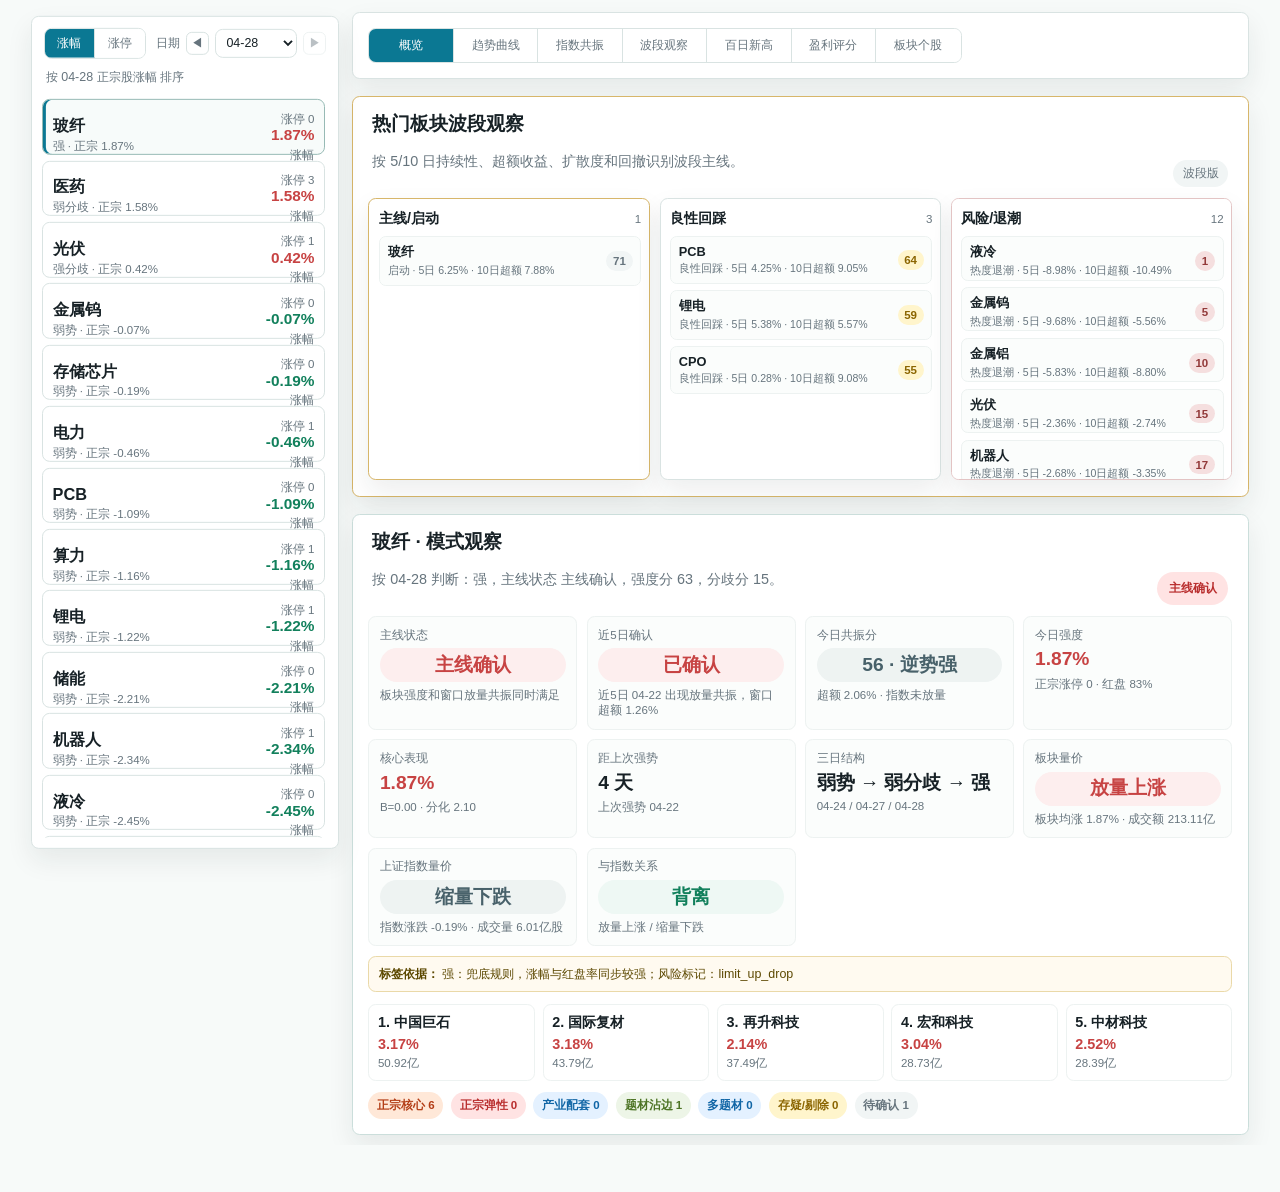
==== web/custom.html @ c1d89fb7 "Add intraday radar dashboard" ====
<!doctype html>
<html lang="zh-CN">
  <head>
    <meta charset="utf-8">
    <meta name="viewport" content="width=device-width, initial-scale=1">
    <title>自定义板块</title>
    <link rel="stylesheet" href="./custom.css?v=20260428-profit-score-v1">
    <link rel="stylesheet" href="./custom-resonance.css?v=20260427-mainline-resonance-v1">
    <link rel="stylesheet" href="./custom-swing.css?v=20260429-pullback-priority-v1">
    <link rel="stylesheet" href="./custom-swing-plus.css?v=20260427-swing-stable-v1">
    <link rel="stylesheet" href="./custom-hotfix.css?v=20260424-hotfix-v1">
  </head>
  <body>
    <main id="app" class="app-shell"></main>
    <script src="./custom.js?v=20260429-lidian-current-pool-v1"></script>
    <script src="./custom-resonance.js?v=20260427-mainline-resonance-v1"></script>
    <script src="./custom-swing.js?v=20260429-pullback-priority-v1"></script>
    <script src="./custom-swing-plus.js?v=20260427-swing-stable-v1"></script>
  </body>
</html>
---- web/custom.css ----
﻿:root {
  color-scheme: light;
  --ink: #172126;
  --muted: #66747d;
  --line: #d9e3e2;
  --paper: #f7faf9;
  --panel: #ffffff;
  --soft: #f1f5f5;
  --active: #172126;
  --red: #c74343;
  --green: #12805c;
  --shadow: 0 12px 28px rgba(23, 33, 38, 0.08);
}

* { box-sizing: border-box; }

html {
  zoom: 0.96;
}

body {
  margin: 0;
  background: var(--paper);
  color: var(--ink);
  font-family: "Microsoft YaHei", "PingFang SC", Arial, sans-serif;
  font-size: 15px;
  letter-spacing: 0;
}

.app-shell {
  min-height: auto;
  width: min(1280px, calc(100% - 28px));
  margin: 0 auto;
  padding: 12px 0 10px;
}

.workspace-layout {
  display: grid;
  grid-template-columns: minmax(300px, 360px) minmax(0, 1fr);
  gap: 16px;
  align-items: start;
}

.card {
  background: var(--panel);
  border: 1px solid var(--line);
  border-radius: 8px;
  box-shadow: var(--shadow);
}

.sidebar-card {
  position: sticky;
  top: 16px;
  max-height: calc(100vh - 32px);
  display: grid;
  grid-template-rows: auto minmax(0, 1fr);
  gap: 10px;
  padding: 10px;
  overflow: hidden;
}

.sidebar-head {
  position: relative;
  z-index: 1;
  display: grid;
  gap: 8px;
  min-width: 0;
  background: var(--panel);
}

.sort-inline {
  display: flex;
  align-items: center;
  justify-content: space-between;
  gap: 8px;
  padding: 2px;
}

.sort-status {
  color: var(--muted);
  font-size: 13px;
  min-height: 20px;
  padding: 0 4px;
  line-height: 1.45;
  overflow: hidden;
  text-overflow: ellipsis;
  white-space: nowrap;
}

.sort-mode-group {
  display: inline-flex;
  border: 1px solid var(--line);
  border-radius: 8px;
  overflow: hidden;
}

.sort-mode-btn {
  min-width: 52px;
  height: 30px;
  border: 0;
  border-right: 1px solid var(--line);
  background: #ffffff;
  color: var(--muted);
  font: inherit;
  font-size: 13px;
  padding: 0 10px;
  cursor: pointer;
}

.sort-mode-btn:last-child {
  border-right: 0;
}

.sort-mode-btn.active {
  background: #0b7893;
  color: #ffffff;
}

.sort-date-label {
  display: inline-flex;
  align-items: center;
  gap: 6px;
}

.sort-date-label span {
  color: var(--muted);
  font-size: 12px;
}

.sort-date-label select {
  min-width: 86px;
  height: 30px;
  border: 1px solid var(--line);
  border-radius: 8px;
  background: #ffffff;
  color: var(--ink);
  font: inherit;
  font-size: 13px;
  padding: 0 8px;
}

.date-nav-btn {
  width: 24px;
  height: 24px;
  border: 1px solid var(--line);
  border-radius: 6px;
  background: #ffffff;
  color: var(--muted);
  font-size: 12px;
  line-height: 1;
  cursor: pointer;
  padding: 0;
}

.date-nav-btn:disabled {
  opacity: 0.45;
  cursor: not-allowed;
}

h1, h2 { margin: 0; line-height: 1.2; }
h1 { font-size: 26px; }
h2 { font-size: 20px; }
p { line-height: 1.55; }
.muted { color: var(--muted); }

.count-pill,
.badge {
  border-radius: 999px;
  background: var(--soft);
  color: var(--muted);
  padding: 6px 10px;
  font-size: 12px;
}

.setup-pools {
  display: grid;
  grid-template-columns: repeat(3, minmax(0, 1fr));
  gap: 10px;
}

.pool-card {
  min-height: 142px;
  max-height: 360px;
  overflow-y: auto;
  border: 1px solid var(--line);
  border-radius: 8px;
  background: #ffffff;
  padding: 10px;
  display: grid;
  align-content: start;
  gap: 7px;
  box-shadow: var(--shadow);
}

.pool-card::-webkit-scrollbar {
  width: 6px;
}

.pool-card::-webkit-scrollbar-thumb {
  background: #c9d8d5;
  border-radius: 999px;
}

.pool-card.primary { border-color: #d7b66a; }
.pool-card.risk { border-color: #e3c4c4; }

.pool-title {
  display: flex;
  justify-content: space-between;
  align-items: baseline;
  gap: 8px;
  margin-bottom: 2px;
}

.pool-title span {
  color: var(--muted);
  font-size: 12px;
}

.pool-title strong {
  font-size: 15px;
}

.pool-item {
  min-height: 46px;
  display: grid;
  grid-template-columns: minmax(0, 1fr) auto;
  gap: 8px;
  align-items: center;
  border: 1px solid #edf2f1;
  border-radius: 7px;
  background: #fbfdfc;
  color: var(--ink);
  text-align: left;
  padding: 7px 8px;
  cursor: pointer;
}

.pool-item:hover {
  border-color: #97bab5;
}

.pool-item strong,
.pool-item small {
  display: block;
  overflow: hidden;
  text-overflow: ellipsis;
  white-space: nowrap;
}

.pool-item small {
  margin-top: 3px;
  color: var(--muted);
  font-size: 11px;
}

.pool-score {
  border-radius: 999px;
  padding: 4px 7px;
  background: var(--soft);
  color: var(--muted);
  font-size: 12px;
  font-weight: 700;
}

.pool-empty {
  min-height: 46px;
  display: grid;
  place-items: center;
  border: 1px dashed #d8e2e0;
  border-radius: 7px;
  color: var(--muted);
  font-size: 13px;
}

.setup-badge {
  white-space: nowrap;
  border-radius: 999px;
  padding: 8px 12px;
  font-size: 13px;
  font-weight: 800;
}

.setup-badge.hot,
.pool-score.hot {
  background: #ffe8d8;
  color: #b33d16;
}

.setup-badge.turn,
.pool-score.turn {
  background: #e4f1ff;
  color: #1166a6;
}

.setup-badge.test,
.pool-score.test {
  background: #fff5cc;
  color: #8b6500;
}

.setup-badge.strong,
.pool-score.strong {
  background: #ffe3e3;
  color: #b92e2e;
}

.setup-badge.risk,
.pool-score.risk {
  background: #f5dfdf;
  color: #923939;
}

.setup-badge.weak,
.pool-score.weak {
  background: #dff1ea;
  color: #0d704f;
}

.setup-badge.watch,
.pool-score.watch {
  background: var(--soft);
  color: var(--muted);
}

.board-list {
  position: relative;
  z-index: 0;
  display: grid;
  align-content: start;
  gap: 6px;
  overflow-y: auto;
  min-height: 0;
  padding: 2px 3px 0 0;
}

.board-button {
  width: 100%;
  min-height: 58px;
  display: grid;
  grid-template-columns: minmax(0, 1fr) 66px;
  gap: 8px;
  align-items: center;
  border: 1px solid var(--line);
  border-radius: 8px;
  background: #ffffff;
  color: var(--ink);
  padding: 8px 10px;
  text-align: left;
  cursor: pointer;
}

.board-button:hover,
.board-button.active {
  border-color: #97bab5;
  background: #f7fbfa;
}

.board-button.active { box-shadow: inset 3px 0 0 #0b7893; }
.board-button strong { display: block; overflow: hidden; text-overflow: ellipsis; white-space: nowrap; }
.board-button strong { font-size: 17px; line-height: 1.16; }
.board-button small { display: block; margin-top: 4px; color: var(--muted); font-size: 12px; }
.board-score { text-align: right; }
.board-score strong { font-size: 16px; }
.board-score small { font-size: 12px; line-height: 1.25; }

.detail-pane {
  display: grid;
  gap: 16px;
}

.detail-tabs-card {
  padding: 10px 12px;
}

.detail-tabs {
  display: inline-flex;
  border: 1px solid var(--line);
  border-radius: 8px;
  overflow: hidden;
  background: #ffffff;
}

.detail-tab-btn {
  min-width: 88px;
  height: 34px;
  border: 0;
  border-right: 1px solid var(--line);
  background: #ffffff;
  color: var(--muted);
  font: inherit;
  font-size: 13px;
  padding: 0 14px;
  cursor: pointer;
}

.detail-tab-btn:last-child {
  border-right: 0;
}

.detail-tab-btn.active {
  background: #0b7893;
  color: #ffffff;
}

.stack { display: grid; gap: 18px; }
.section-card { padding: 16px; }
.detail-head {
  padding: 22px;
  display: flex;
  justify-content: space-between;
  gap: 18px;
  align-items: flex-start;
}

.badges {
  display: flex;
  flex-wrap: wrap;
  gap: 8px;
  justify-content: flex-end;
}

.section-head {
  display: flex;
  justify-content: space-between;
  gap: 12px;
  align-items: end;
  padding: 0 4px 12px;
}

.setup-card {
  border-color: #cbdedb;
}

.setup-grid {
  display: grid;
  grid-template-columns: repeat(4, minmax(0, 1fr));
  gap: 10px;
}

.setup-metric {
  min-height: 92px;
  border: 1px solid #edf2f1;
  border-radius: 8px;
  background: #fbfdfc;
  padding: 11px;
  display: grid;
  align-content: start;
  gap: 6px;
}

.setup-metric span,
.setup-metric small {
  color: var(--muted);
  font-size: 12px;
}

.setup-metric strong {
  font-size: 20px;
  line-height: 1.18;
  overflow-wrap: anywhere;
}

.profit-card {
  display: grid;
  gap: 14px;
}

.profit-hero {
  display: grid;
  grid-template-columns: minmax(260px, 0.9fr) minmax(0, 1.1fr);
  gap: 12px;
  align-items: stretch;
}

.profit-hero-main,
.profit-metrics-grid > div,
.profit-score-strip > div {
  border: 1px solid #edf2f1;
  border-radius: 8px;
  background: #fbfdfc;
}

.profit-hero-main {
  display: grid;
  gap: 12px;
  padding: 14px;
}

.profit-stock-title {
  display: flex;
  align-items: baseline;
  justify-content: space-between;
  gap: 10px;
}

.profit-stock-title strong {
  font-size: 22px;
  line-height: 1.2;
}

.profit-score-block {
  display: grid;
  grid-template-columns: 1fr auto;
  gap: 4px 12px;
  align-items: end;
}

.profit-score-block span,
.profit-score-block em,
.profit-hero-main p,
.profit-metrics-grid span,
.profit-score-strip span {
  color: var(--muted);
}

.profit-score-block strong {
  grid-row: span 2;
  font-size: 46px;
  line-height: 0.95;
}

.profit-score-block em {
  font-style: normal;
}

.profit-hero-main p {
  margin: 0;
  font-size: 13px;
}

.profit-metrics-grid {
  display: grid;
  grid-template-columns: repeat(4, minmax(0, 1fr));
  gap: 8px;
}

.profit-metrics-grid > div,
.profit-score-strip > div {
  display: grid;
  gap: 5px;
  min-height: 70px;
  padding: 10px;
}

.profit-metrics-grid span,
.profit-score-strip span {
  font-size: 12px;
}

.profit-metrics-grid strong,
.profit-score-strip strong {
  font-size: 18px;
  line-height: 1.18;
  overflow-wrap: anywhere;
}

.profit-score-strip {
  display: grid;
  grid-template-columns: repeat(4, minmax(0, 1fr));
  gap: 8px;
}

.state-chip {
  display: inline-flex;
  align-items: center;
  justify-content: center;
  min-height: 34px;
  padding: 6px 10px;
  border-radius: 999px;
  background: #eef3f2;
  color: var(--ink);
  font-size: 15px;
}

.state-chip.rise.expand,
.state-chip.resonance,
.state-chip.strong {
  background: #fdeeee;
  color: var(--red);
}

.state-chip.rise.contract,
.state-chip.test {
  background: #fff2e8;
  color: #b65b17;
}

.state-chip.fall.expand,
.state-chip.divergence,
.state-chip.weak {
  background: #eef8f4;
  color: var(--green);
}

.state-chip.fall.contract,
.state-chip.mixed,
.state-chip.turn,
.state-chip.watch {
  background: #eef3f2;
  color: #48616a;
}

.core-strip {
  display: grid;
  grid-template-columns: repeat(5, minmax(0, 1fr));
  gap: 8px;
  margin-top: 12px;
}

.core-chip {
  border: 1px solid #edf2f1;
  border-radius: 8px;
  background: #ffffff;
  padding: 9px;
  display: grid;
  gap: 4px;
}

.core-chip span,
.core-chip small {
  overflow: hidden;
  text-overflow: ellipsis;
  white-space: nowrap;
}

.core-chip span {
  font-weight: 700;
}

.core-chip small {
  color: var(--muted);
  font-size: 12px;
}

.membership-strip {
  display: flex;
  flex-wrap: wrap;
  gap: 8px;
  margin-top: 12px;
}

.membership-count,
.membership-badge {
  border-radius: 999px;
  padding: 6px 9px;
  font-size: 12px;
  font-weight: 800;
  white-space: nowrap;
}

.membership-count.core,
.membership-badge.core,
.membership-count.pure_core,
.membership-badge.pure_core {
  background: #ffe8d8;
  color: #b33d16;
}

.membership-count.active,
.membership-badge.active,
.membership-count.pure_elastic,
.membership-badge.pure_elastic {
  background: #ffe3e3;
  color: #b92e2e;
}

.membership-count.overlap,
.membership-badge.overlap,
.membership-count.supply_chain,
.membership-badge.supply_chain {
  background: #e4f1ff;
  color: #1166a6;
}

.membership-count.theme_edge,
.membership-badge.theme_edge {
  background: #edf5e7;
  color: #4d7425;
}

.membership-count.suspect,
.membership-badge.suspect {
  background: #fff5cc;
  color: #8b6500;
}

.membership-count.pending,
.membership-badge.pending,
.membership-badge.manual {
  background: var(--soft);
  color: var(--muted);
}

.membership-alert {
  margin-top: 10px;
  border: 1px solid #ead9a8;
  border-radius: 8px;
  background: #fffaf0;
  color: #5c4800;
  padding: 9px 10px;
  font-size: 13px;
}

.membership-reason {
  min-width: 180px;
  color: var(--muted);
  font-size: 13px;
  line-height: 1.45;
}

.chart-grid {
  display: grid;
  gap: 12px;
}

.chart-panel {
  border: 1px solid #dce7e5;
  border-radius: 8px;
  background: linear-gradient(180deg, #ffffff 0%, #fbfdfc 100%);
  overflow: hidden;
}

.chart-panel-head {
  min-height: 46px;
  display: flex;
  justify-content: space-between;
  gap: 12px;
  align-items: center;
  border-bottom: 1px solid #edf2f1;
  padding: 10px 12px;
}

.chart-panel-head strong {
  color: var(--ink);
  font-size: 15px;
}

.chart-panel-head span {
  color: var(--muted);
  font-size: 12px;
  white-space: nowrap;
}

.chart-box {
  min-height: 300px;
  display: grid;
  place-items: center;
  background:
    linear-gradient(#f3f7f6 1px, transparent 1px) 0 0 / 100% 25%,
    #fbfdfc;
  color: var(--muted);
  padding: 14px;
}

.core-chart-box {
  min-height: 310px;
}

.trend-svg {
  width: 100%;
  height: 280px;
}

.new-high-svg {
  width: 100%;
  height: 290px;
}

.core-svg {
  width: 100%;
  height: 290px;
}

.index-svg {
  width: 100%;
  height: 300px;
}

.amount-svg {
  width: 100%;
  height: 220px;
}

.chart-axis {
  stroke: #c6d4d1;
  stroke-width: 1;
}

.core-volume-divider {
  stroke-dasharray: 4 4;
}

.zero-line {
  stroke: #b9c8c5;
  stroke-dasharray: 5 5;
  stroke-width: 1;
}

.selected-date-band {
  fill: #f0f7f6;
  stroke: #78aaa2;
  stroke-width: 1;
  stroke-dasharray: 4 3;
}

.trend-line {
  fill: none;
  stroke: #0b7893;
  stroke-linecap: round;
  stroke-linejoin: round;
  stroke-width: 3;
}

.trend-svg circle {
  fill: #ffffff;
  stroke: #0b7893;
  stroke-width: 2.5;
}

.new-high-card {
  border-color: #cbdedb;
}

.new-high-summary {
  grid-template-columns: repeat(3, minmax(0, 1fr));
  margin-bottom: 12px;
}

.new-high-chart-panel {
  margin-top: 4px;
}

.new-high-line {
  fill: none;
  stroke-linecap: round;
  stroke-linejoin: round;
  stroke-width: 3;
}

.new-high-line.average,
.new-high-dot.average {
  stroke: #0b7893;
}

.new-high-line.high,
.new-high-dot.high {
  stroke: var(--red);
}

.new-high-line.near,
.new-high-dot.near {
  stroke: #f08c3a;
}

.new-high-dot {
  fill: #ffffff;
  stroke-width: 2.5;
}

.new-high-point {
  cursor: pointer;
}

.chart-hitbox {
  fill: transparent;
}

.new-high-legend {
  position: relative;
  padding-left: 22px;
}

.new-high-legend::before {
  content: "";
  position: absolute;
  left: 9px;
  top: 50%;
  width: 8px;
  height: 8px;
  border-radius: 999px;
  transform: translateY(-50%);
  background: #0b7893;
}

.new-high-legend.high::before {
  background: var(--red);
}

.new-high-legend.near::before {
  background: #f08c3a;
}

.value-label {
  fill: var(--ink);
  font-size: 12px;
  font-weight: 700;
  paint-order: stroke;
  stroke: #ffffff;
  stroke-width: 3px;
  stroke-linejoin: round;
}

.tag-label {
  fill: #24524d;
  font-size: 11px;
  font-weight: 700;
  paint-order: stroke;
  stroke: #ffffff;
  stroke-width: 4px;
  stroke-linejoin: round;
}

.date-label {
  fill: var(--muted);
  font-size: 12px;
}

.axis-label {
  fill: var(--muted);
  font-size: 11px;
}

.core-change-line,
.pure-core-line,
.pure-elastic-line {
  fill: none;
  stroke-linecap: round;
  stroke-linejoin: round;
  stroke-width: 3;
}

.core-change-line,
.pure-core-line {
  stroke: #0b7893;
}

.pure-elastic-line {
  stroke: #7c3aed;
}

.core-change-dot,
.pure-core-dot,
.pure-elastic-dot {
  fill: #ffffff;
  stroke-width: 2.5;
}

.core-change-dot,
.pure-core-dot {
  stroke: #0b7893;
}

.pure-elastic-dot {
  stroke: #7c3aed;
}

.core-amount-bar {
  fill: #f08c3a;
  opacity: 0.74;
}

.core-amount-bar.rise {
  fill: var(--red);
}

.core-amount-bar.fall {
  fill: var(--green);
}

.core-change-dot.rise {
  stroke: var(--red);
}

.core-change-dot.fall {
  stroke: var(--green);
}

.core-change-label,
.core-amount-label,
.pure-core-label,
.pure-elastic-label {
  font-size: 11px;
  font-weight: 800;
  paint-order: stroke;
  stroke: #ffffff;
  stroke-linejoin: round;
  stroke-width: 3px;
}

.core-change-label,
.pure-core-label {
  fill: #0b7893;
}

.pure-elastic-label {
  fill: #6d28d9;
}

.core-amount-label {
  fill: #b84008;
}

.core-change-label.rise,
.pure-core-label.rise,
.pure-elastic-label.rise,
.core-amount-label.rise {
  fill: var(--red);
}

.core-change-label.fall,
.pure-core-label.fall,
.pure-elastic-label.fall,
.core-amount-label.fall {
  fill: var(--green);
}

.index-change-line {
  fill: none;
  stroke: #0b7893;
  stroke-linecap: round;
  stroke-linejoin: round;
  stroke-width: 3;
}

.index-change-dot {
  fill: #ffffff;
  stroke-width: 2.5;
}

.index-change-dot.rise {
  stroke: var(--red);
}

.index-change-dot.fall {
  stroke: var(--green);
}

.index-volume-bar {
  opacity: 0.8;
}

.index-volume-bar.rise {
  fill: #f2b3b3;
}

.index-volume-bar.fall {
  fill: #9ed5c0;
}

.index-change-label,
.index-volume-label {
  font-size: 11px;
  font-weight: 800;
  paint-order: stroke;
  stroke: #ffffff;
  stroke-linejoin: round;
  stroke-width: 3px;
}

.index-change-label.rise,
.index-volume-label.rise {
  fill: var(--red);
}

.index-change-label.fall,
.index-volume-label.fall {
  fill: var(--green);
}

.amount-bar {
  opacity: 0.82;
}

.rise-bar {
  fill: var(--red);
}

.fall-bar {
  fill: var(--green);
}

.amount-bar.missing {
  stroke: #b65b17;
  stroke-width: 2;
  stroke-dasharray: 4 3;
}

.amount-label {
  fill: var(--ink);
  font-size: 10px;
  font-weight: 700;
  paint-order: stroke;
  stroke: #ffffff;
  stroke-width: 3px;
  stroke-linejoin: round;
}

.missing-label {
  fill: #b65b17;
  font-size: 10px;
  font-weight: 700;
  paint-order: stroke;
  stroke: #ffffff;
  stroke-width: 3px;
  stroke-linejoin: round;
}

.missing-mark {
  stroke: #b65b17;
  stroke-width: 3;
  stroke-linecap: round;
}

.table-wrap {
  overflow-x: auto;
  border: 1px solid var(--line);
  border-radius: 8px;
}

table {
  width: 100%;
  min-width: 1160px;
  border-collapse: collapse;
  font-size: 14px;
}

.profit-table {
  min-width: 980px;
}

th, td {
  padding: 11px 12px;
  border-bottom: 1px solid #edf2f1;
  text-align: left;
  vertical-align: top;
}

th {
  background: #f8fbfb;
  color: var(--muted);
  font-weight: 600;
}

.code { font-family: Consolas, "Courier New", monospace; color: var(--muted); }
.stock-name-nowrap strong {
  display: inline-block;
  max-width: 8em;
  overflow: hidden;
  text-overflow: ellipsis;
  vertical-align: bottom;
  white-space: nowrap;
}
.rise { color: var(--red); font-weight: 700; }
.fall { color: var(--green); font-weight: 700; }
.empty { padding: 22px; color: var(--muted); text-align: center; }

.editor-card {
  display: grid;
  gap: 10px;
}

.stock-form {
  display: grid;
  grid-template-columns: minmax(140px, 180px) minmax(160px, 1fr) auto;
  gap: 8px;
}

.stock-form input {
  min-height: 40px;
  min-width: 0;
  border: 1px solid var(--line);
  border-radius: 8px;
  background: #ffffff;
  color: var(--ink);
  font: inherit;
  padding: 8px 10px;
}

.stock-form button,
.remove-stock {
  min-height: 36px;
  border: 0;
  border-radius: 8px;
  background: var(--active);
  color: #ffffff;
  font: inherit;
  padding: 8px 12px;
  cursor: pointer;
}

.remove-stock {
  background: #f7fbfa;
  border: 1px solid var(--line);
  color: var(--muted);
}

.stock-form button:disabled,
.remove-stock:disabled {
  cursor: wait;
  opacity: 0.55;
}

.editor-message {
  border: 1px solid #cfe0dd;
  border-radius: 8px;
  background: #f7fbfa;
  color: var(--ink);
  padding: 9px 10px;
}

.editor-path {
  margin: 0;
  font-size: 13px;
}

@media (max-width: 900px) {
  .workspace-layout { grid-template-columns: 1fr; }
  .setup-pools,
  .setup-grid,
  .profit-hero,
  .profit-metrics-grid,
  .profit-score-strip,
  .core-strip {
    grid-template-columns: 1fr;
  }
  .pool-card {
    max-height: none;
  }
  .sidebar-card {
    position: static;
    max-height: none;
  }
  .detail-head,
  .section-head {
    flex-direction: column;
    align-items: stretch;
  }
  .badges { justify-content: flex-start; }
  .stock-form { grid-template-columns: 1fr; }
}
---- web/custom-resonance.css ----
.resonance-panel {
  border-color: #cbdedb;
}

.resonance-metrics {
  display: grid;
  grid-template-columns: repeat(4, minmax(0, 1fr));
  gap: 10px;
  margin-bottom: 14px;
}

.resonance-current-note {
  margin: 2px 0 14px;
  border: 1px solid #dce7e5;
  border-radius: 8px;
  background: #fbfdfc;
  color: var(--ink);
  padding: 11px 12px;
  line-height: 1.55;
}

.resonance-score-parts {
  display: grid;
  grid-template-columns: repeat(4, minmax(0, 1fr));
  gap: 10px;
  margin: 0 0 14px;
}

.resonance-score-part {
  border: 1px solid #edf2f1;
  border-radius: 8px;
  background: #ffffff;
  padding: 10px 11px;
  display: flex;
  align-items: center;
  justify-content: space-between;
  gap: 8px;
}

.resonance-score-part span {
  color: var(--muted);
  font-size: 12px;
}

.resonance-score-part strong {
  font-size: 15px;
}

.resonance-summary {
  display: flex;
  flex-wrap: wrap;
  gap: 8px;
  margin: 10px 0 14px;
}

.resonance-badge {
  display: inline-flex;
  align-items: center;
  justify-content: center;
  border-radius: 999px;
  padding: 7px 11px;
  font-size: 13px;
  font-weight: 800;
  white-space: nowrap;
  background: var(--soft);
  color: var(--muted);
}

.resonance-badge.strong,
.resonance-summary-pill.strong {
  background: #ffe3e3;
  color: var(--red);
}

.resonance-badge.test,
.resonance-summary-pill.test {
  background: #fff5cc;
  color: #8b6500;
}

.resonance-badge.turn,
.resonance-summary-pill.turn {
  background: #e4f1ff;
  color: #1166a6;
}

.resonance-badge.mixed,
.resonance-summary-pill.mixed {
  background: #eef3f2;
  color: #48616a;
}

.resonance-badge.divergence,
.resonance-summary-pill.divergence {
  background: #f5dfdf;
  color: #923939;
}

.resonance-badge.weak,
.resonance-summary-pill.weak {
  background: #dff1ea;
  color: var(--green);
}

.resonance-table-wrap table {
  min-width: 1120px;
}

.resonance-conclusion-cell {
  min-width: 220px;
  color: var(--muted);
  line-height: 1.45;
}

@media (max-width: 900px) {
  .resonance-metrics,
  .resonance-score-parts {
    grid-template-columns: 1fr;
  }
}
---- web/custom-swing.css ----
@media (min-width: 901px) {
  .app-shell {
    width: min(1680px, calc(100vw - 12px));
    max-width: none;
  }

  .workspace-layout {
    grid-template-columns: minmax(260px, 320px) minmax(0, 1fr);
    gap: 14px;
  }

  .detail-pane,
  .sidebar-card,
  .section-card,
  .table-wrap {
    min-width: 0;
  }
}

@media (min-width: 1500px) {
  .app-shell {
    width: min(1760px, calc(100vw - 20px));
  }

  .workspace-layout {
    grid-template-columns: minmax(280px, 330px) minmax(0, 1fr);
  }
}

.swing-panel {
  border-color: #cbdedb;
  min-width: 0;
}

.swing-metrics {
  display: grid;
  grid-template-columns: repeat(6, minmax(0, 1fr));
  gap: 10px;
  margin-bottom: 14px;
}

.swing-current-note {
  margin: 2px 0 16px;
  border: 1px solid #dce7e5;
  border-radius: 8px;
  background: #fbfdfc;
  color: var(--ink);
  padding: 11px 12px;
  line-height: 1.55;
}

.swing-section-title {
  display: flex;
  justify-content: space-between;
  align-items: baseline;
  gap: 12px;
  margin: 4px 0 10px;
  padding: 0 4px;
}

.swing-section-title span {
  color: var(--muted);
  font-size: 12px;
}

.swing-badge {
  display: inline-flex;
  align-items: center;
  justify-content: center;
  border-radius: 999px;
  padding: 7px 11px;
  font-size: 13px;
  font-weight: 800;
  white-space: nowrap;
  background: var(--soft);
  color: var(--muted);
}

.swing-badge.strong,
.pool-score.strong {
  background: #ffe3e3;
  color: var(--red);
}

.swing-badge.test,
.pool-score.test {
  background: #fff5cc;
  color: #8b6500;
}

.swing-badge.turn,
.pool-score.turn {
  background: #e4f1ff;
  color: #1166a6;
}

.swing-badge.watch,
.pool-score.watch {
  background: var(--soft);
  color: var(--muted);
}

.swing-badge.mixed,
.pool-score.mixed {
  background: #eef3f2;
  color: #48616a;
}

.swing-badge.weak,
.pool-score.weak {
  background: #dff1ea;
  color: var(--green);
}

.swing-badge.divergence,
.pool-score.divergence {
  background: #f5dfdf;
  color: #923939;
}

.swing-table-wrap {
  width: 100%;
  max-width: 100%;
  overflow-x: auto;
  overflow-y: hidden;
  -webkit-overflow-scrolling: touch;
}

.swing-table-wrap table {
  min-width: 920px;
  font-size: 13px;
}

.swing-table-wrap th,
.swing-table-wrap td {
  padding: 9px 9px;
  white-space: nowrap;
}

.swing-table-wrap th:nth-child(2),
.swing-table-wrap td:nth-child(2) {
  min-width: 92px;
}

.swing-table-wrap th:last-child,
.swing-table-wrap td:last-child {
  min-width: 74px;
}

.swing-overview-panel {
  border-color: #d7b66a;
  min-width: 0;
}

.swing-pools {
  grid-template-columns: repeat(3, minmax(0, 1fr));
}

.swing-pools .pool-card {
  max-height: 294px;
  overflow-y: auto;
  overflow-x: hidden;
  padding-right: 8px;
}

.swing-board-jump {
  cursor: pointer;
}

.swing-intraday-block {
  margin-top: 16px;
}

.swing-intraday-table {
  width: 100%;
  overflow-x: auto;
  overflow-y: hidden;
}

.swing-intraday-table table {
  min-width: 1040px;
  font-size: 13px;
}

.swing-intraday-table th,
.swing-intraday-table td {
  padding: 9px 9px;
  white-space: nowrap;
}

.text-link {
  border: 0;
  background: transparent;
  color: var(--accent);
  cursor: pointer;
  font: inherit;
  font-weight: 800;
  padding: 0;
}

.text-link:hover {
  text-decoration: underline;
}

@media (max-width: 1100px) {
  .swing-metrics {
    grid-template-columns: repeat(3, minmax(0, 1fr));
  }

  .swing-table-wrap table {
    min-width: 860px;
    font-size: 12px;
  }

  .swing-intraday-table table {
    min-width: 980px;
    font-size: 12px;
  }

  .swing-table-wrap th,
  .swing-table-wrap td {
    padding: 8px 7px;
  }
}

@media (max-width: 900px) {
  .swing-metrics,
  .swing-pools {
    grid-template-columns: 1fr;
  }

  .swing-section-title {
    flex-direction: column;
    align-items: stretch;
  }
}
---- web/custom-swing-plus.css ----
.swing-plus-panel {
  border-color: #b8d4cf;
  min-width: 0;
}

.swing-plus-grid {
  display: grid;
  grid-template-columns: repeat(4, minmax(0, 1fr));
  gap: 10px;
  margin-bottom: 14px;
}

.swing-plus-note {
  margin: 2px 0 14px;
  border: 1px solid #dce7e5;
  border-radius: 8px;
  background: #fbfdfc;
  color: var(--ink);
  padding: 11px 12px;
  line-height: 1.55;
}

.swing-plus-badge {
  display: inline-flex;
  align-items: center;
  justify-content: center;
  border-radius: 999px;
  padding: 7px 11px;
  font-size: 13px;
  font-weight: 800;
  white-space: nowrap;
  background: var(--soft);
  color: var(--muted);
}

.swing-plus-badge.strong {
  background: #ffe3e3;
  color: var(--red);
}

.swing-plus-badge.test {
  background: #fff5cc;
  color: #8b6500;
}

.swing-plus-badge.turn {
  background: #e4f1ff;
  color: #1166a6;
}

.swing-plus-badge.watch {
  background: var(--soft);
  color: var(--muted);
}

.swing-plus-badge.weak {
  background: #dff1ea;
  color: var(--green);
}

.swing-plus-badge.divergence {
  background: #f5dfdf;
  color: #923939;
}

.swing-plus-table table {
  min-width: 980px;
  font-size: 13px;
}

.swing-plus-table th,
.swing-plus-table td {
  padding: 9px 9px;
  white-space: nowrap;
}

.swing-plus-help {
  color: var(--muted);
  font-size: 12px;
  line-height: 1.45;
}

@media (max-width: 1100px) {
  .swing-plus-grid {
    grid-template-columns: repeat(2, minmax(0, 1fr));
  }

  .swing-plus-table table {
    min-width: 920px;
    font-size: 12px;
  }
}

@media (max-width: 900px) {
  .swing-plus-grid {
    grid-template-columns: 1fr;
  }
}
---- web/custom-hotfix.css ----
/* 2026-04-24: overview layout + scroll/click hotfix */
html,
body {
  min-height: 100%;
  overflow-y: auto;
  overscroll-behavior: auto;
}

body {
  scrollbar-gutter: stable both-edges;
}

.detail-pane {
  min-width: 0;
}

.setup-pools.setup-pools-merged-divergence {
  grid-template-columns: repeat(3, minmax(0, 1fr));
}

.setup-pools.setup-pools-merged-divergence .merged-divergence-card {
  border-color: #c7d8e8;
}

.setup-pools.setup-pools-merged-divergence .pool-item {
  user-select: none;
}

.divergence-kind {
  display: inline-flex;
  align-items: center;
  justify-content: center;
  min-width: 44px;
  margin-right: 6px;
  padding: 2px 6px;
  border-radius: 999px;
  font-style: normal;
  font-size: 11px;
  font-weight: 800;
  vertical-align: 1px;
}

.divergence-kind.weak {
  background: #fff5cc;
  color: #8b6500;
}

.divergence-kind.strong {
  background: #e4f1ff;
  color: #1166a6;
}

.swing-board-jump,
.pool-item {
  touch-action: manipulation;
}

@media (max-width: 900px) {
  .setup-pools.setup-pools-merged-divergence {
    grid-template-columns: 1fr;
  }
}
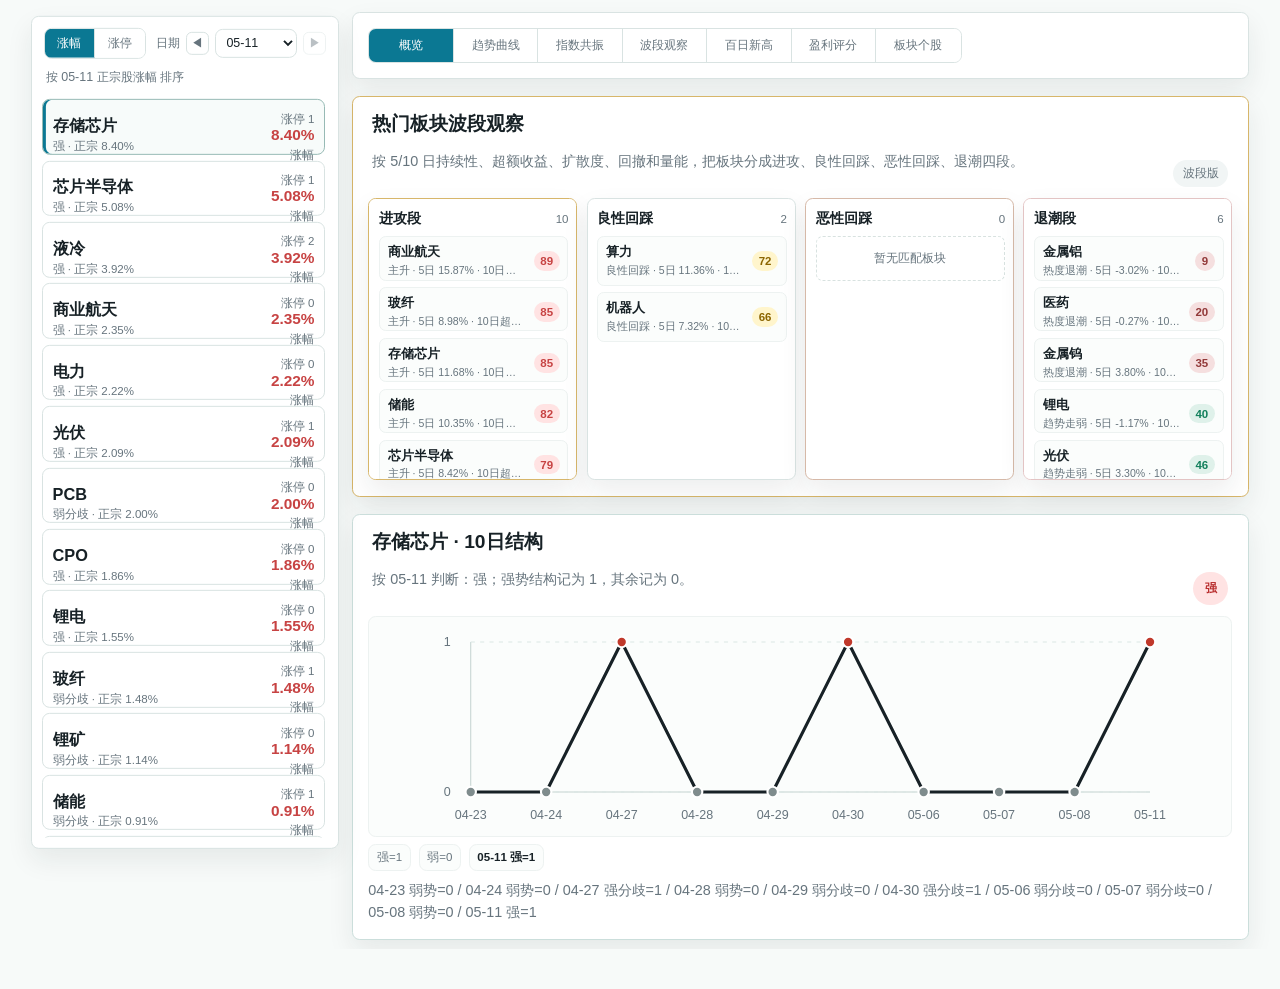
==== commit d828c6e6: "Update intraday board decision signals" ====
--- a/web/custom.html
+++ b/web/custom.html
@@ -4,17 +4,17 @@
     <meta charset="utf-8">
     <meta name="viewport" content="width=device-width, initial-scale=1">
     <title>自定义板块</title>
-    <link rel="stylesheet" href="./custom.css?v=20260428-profit-score-v1">
+    <link rel="stylesheet" href="./custom.css?v=20260511-swing-four-stage-v1">
     <link rel="stylesheet" href="./custom-resonance.css?v=20260427-mainline-resonance-v1">
-    <link rel="stylesheet" href="./custom-swing.css?v=20260429-pullback-priority-v1">
+    <link rel="stylesheet" href="./custom-swing.css?v=20260511-positions-v1">
     <link rel="stylesheet" href="./custom-swing-plus.css?v=20260427-swing-stable-v1">
     <link rel="stylesheet" href="./custom-hotfix.css?v=20260424-hotfix-v1">
   </head>
   <body>
     <main id="app" class="app-shell"></main>
-    <script src="./custom.js?v=20260429-lidian-current-pool-v1"></script>
+    <script src="./custom.js?v=20260511-structure-chart-v1"></script>
     <script src="./custom-resonance.js?v=20260427-mainline-resonance-v1"></script>
-    <script src="./custom-swing.js?v=20260429-pullback-priority-v1"></script>
+    <script src="./custom-swing.js?v=20260511-positions-v1"></script>
     <script src="./custom-swing-plus.js?v=20260427-swing-stable-v1"></script>
   </body>
 </html>
--- a/web/custom.css
+++ b/web/custom.css
@@ -202,6 +202,7 @@
 }
 
 .pool-card.primary { border-color: #d7b66a; }
+.pool-card.bad { border-color: #d6b9a8; }
 .pool-card.risk { border-color: #e3c4c4; }
 
 .pool-title {
@@ -459,6 +460,77 @@
   font-size: 20px;
   line-height: 1.18;
   overflow-wrap: anywhere;
+}
+
+.structure-chart-wrap {
+  display: grid;
+  gap: 8px;
+}
+
+.structure-chart {
+  width: 100%;
+  height: 230px;
+  display: block;
+  border: 1px solid #edf2f1;
+  border-radius: 8px;
+  background: #fbfdfc;
+}
+
+.structure-grid-line {
+  stroke: #dce8e5;
+  stroke-dasharray: 4 5;
+}
+
+.structure-axis-label,
+.structure-point text {
+  fill: var(--muted);
+  font-size: 12px;
+}
+
+.structure-line {
+  fill: none;
+  stroke: var(--active);
+  stroke-width: 3;
+  stroke-linecap: round;
+  stroke-linejoin: round;
+}
+
+.structure-point circle {
+  stroke: #ffffff;
+  stroke-width: 2;
+}
+
+.structure-point.strong circle {
+  fill: #c0392b;
+}
+
+.structure-point.weak circle {
+  fill: #7f8c8d;
+}
+
+.structure-legend {
+  display: flex;
+  flex-wrap: wrap;
+  gap: 8px;
+  align-items: center;
+  color: var(--muted);
+  font-size: 12px;
+}
+
+.structure-legend span,
+.structure-legend strong {
+  border: 1px solid #edf2f1;
+  border-radius: 8px;
+  background: #fbfdfc;
+  padding: 5px 8px;
+}
+
+.structure-legend strong {
+  color: var(--ink);
+}
+
+.structure-sequence {
+  margin: 0;
 }
 
 .profit-card {
--- a/web/custom-swing.css
+++ b/web/custom-swing.css
@@ -153,7 +153,7 @@
 }
 
 .swing-pools {
-  grid-template-columns: repeat(3, minmax(0, 1fr));
+  grid-template-columns: repeat(4, minmax(0, 1fr));
 }
 
 .swing-pools .pool-card {
@@ -202,6 +202,20 @@
   text-decoration: underline;
 }
 
+.table-sort-btn {
+  border: 0;
+  background: transparent;
+  color: inherit;
+  cursor: pointer;
+  font: inherit;
+  font-weight: 800;
+  padding: 0;
+}
+
+.table-sort-btn:hover {
+  color: var(--active);
+}
+
 @media (max-width: 1100px) {
   .swing-metrics {
     grid-template-columns: repeat(3, minmax(0, 1fr));
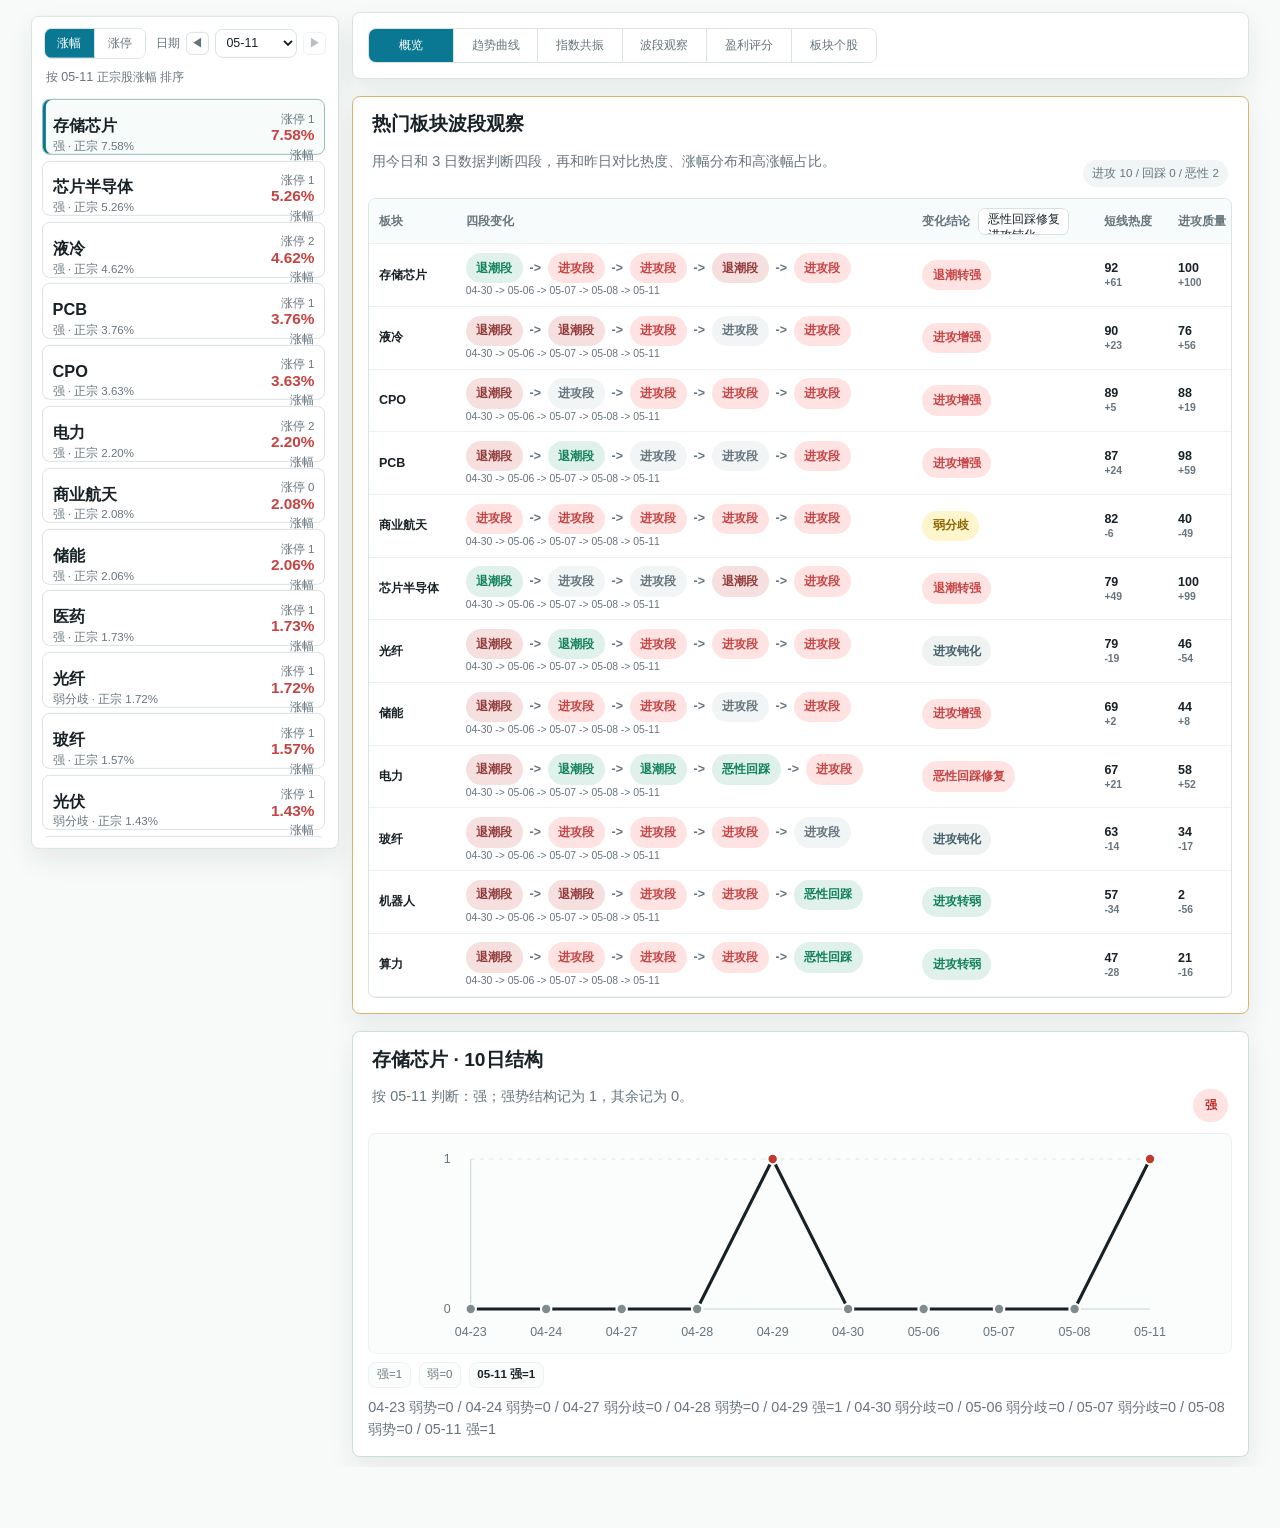
==== commit 70512879: "Update intraday review dashboard and daily data" ====
--- a/web/custom.html
+++ b/web/custom.html
@@ -4,17 +4,15 @@
     <meta charset="utf-8">
     <meta name="viewport" content="width=device-width, initial-scale=1">
     <title>自定义板块</title>
-    <link rel="stylesheet" href="./custom.css?v=20260511-swing-four-stage-v1">
+    <link rel="stylesheet" href="./custom.css?v=20260511-high-count-chart-v1">
     <link rel="stylesheet" href="./custom-resonance.css?v=20260427-mainline-resonance-v1">
-    <link rel="stylesheet" href="./custom-swing.css?v=20260511-positions-v1">
-    <link rel="stylesheet" href="./custom-swing-plus.css?v=20260427-swing-stable-v1">
+    <link rel="stylesheet" href="./custom-swing.css?v=20260511-stock-sort-v1">
     <link rel="stylesheet" href="./custom-hotfix.css?v=20260424-hotfix-v1">
   </head>
   <body>
     <main id="app" class="app-shell"></main>
-    <script src="./custom.js?v=20260511-structure-chart-v1"></script>
+    <script src="./custom.js?v=20260511-high-count-chart-v1"></script>
     <script src="./custom-resonance.js?v=20260427-mainline-resonance-v1"></script>
-    <script src="./custom-swing.js?v=20260511-positions-v1"></script>
-    <script src="./custom-swing-plus.js?v=20260427-swing-stable-v1"></script>
+    <script src="./custom-swing.js?v=20260511-stock-sort-v1"></script>
   </body>
 </html>
--- a/web/custom.css
+++ b/web/custom.css
@@ -834,6 +834,11 @@
   height: 280px;
 }
 
+.high-count-svg {
+  width: 100%;
+  height: 240px;
+}
+
 .new-high-svg {
   width: 100%;
   height: 290px;
@@ -888,6 +893,27 @@
   fill: #ffffff;
   stroke: #0b7893;
   stroke-width: 2.5;
+}
+
+.trend-high-line {
+  fill: none;
+  stroke: #f08c3a;
+  stroke-linecap: round;
+  stroke-linejoin: round;
+  stroke-width: 2.6;
+  stroke-dasharray: 5 4;
+}
+
+.trend-high-dot {
+  fill: #ffffff;
+  stroke: #f08c3a;
+  stroke-width: 2.4;
+}
+
+.high-count-label {
+  fill: #a95712;
+  font-size: 11px;
+  font-weight: 800;
 }
 
 .new-high-card {
--- a/web/custom-swing.css
+++ b/web/custom-swing.css
@@ -163,6 +163,71 @@
   padding-right: 8px;
 }
 
+.swing-overview-table {
+  width: 100%;
+  overflow-x: auto;
+}
+
+.swing-overview-table table {
+  min-width: 1120px;
+  font-size: 13px;
+}
+
+.swing-overview-table th,
+.swing-overview-table td {
+  padding: 9px 10px;
+  white-space: nowrap;
+  vertical-align: middle;
+}
+
+.swing-overview-table small {
+  color: var(--muted);
+}
+
+.stage-flow {
+  min-width: 190px;
+}
+
+.stage-arrow {
+  display: inline-block;
+  margin: 0 7px;
+  color: var(--muted);
+  font-weight: 900;
+}
+
+.overview-tools {
+  display: flex;
+  align-items: center;
+  gap: 10px;
+  flex-wrap: wrap;
+  justify-content: flex-end;
+}
+
+.overview-filter {
+  min-height: 32px;
+  border: 1px solid #d7e2df;
+  border-radius: 7px;
+  background: #ffffff;
+  color: var(--ink);
+  font: inherit;
+  font-weight: 700;
+  padding: 5px 9px;
+}
+
+.column-filter {
+  display: inline-flex;
+  align-items: center;
+  gap: 8px;
+}
+
+.column-filter .overview-filter {
+  min-height: 28px;
+  max-width: 128px;
+  padding: 3px 7px;
+  font-size: 12px;
+  overflow: hidden;
+}
+
 .swing-board-jump {
   cursor: pointer;
 }
@@ -231,6 +296,11 @@
     font-size: 12px;
   }
 
+  .swing-overview-table table {
+    min-width: 1040px;
+    font-size: 12px;
+  }
+
   .swing-table-wrap th,
   .swing-table-wrap td {
     padding: 8px 7px;
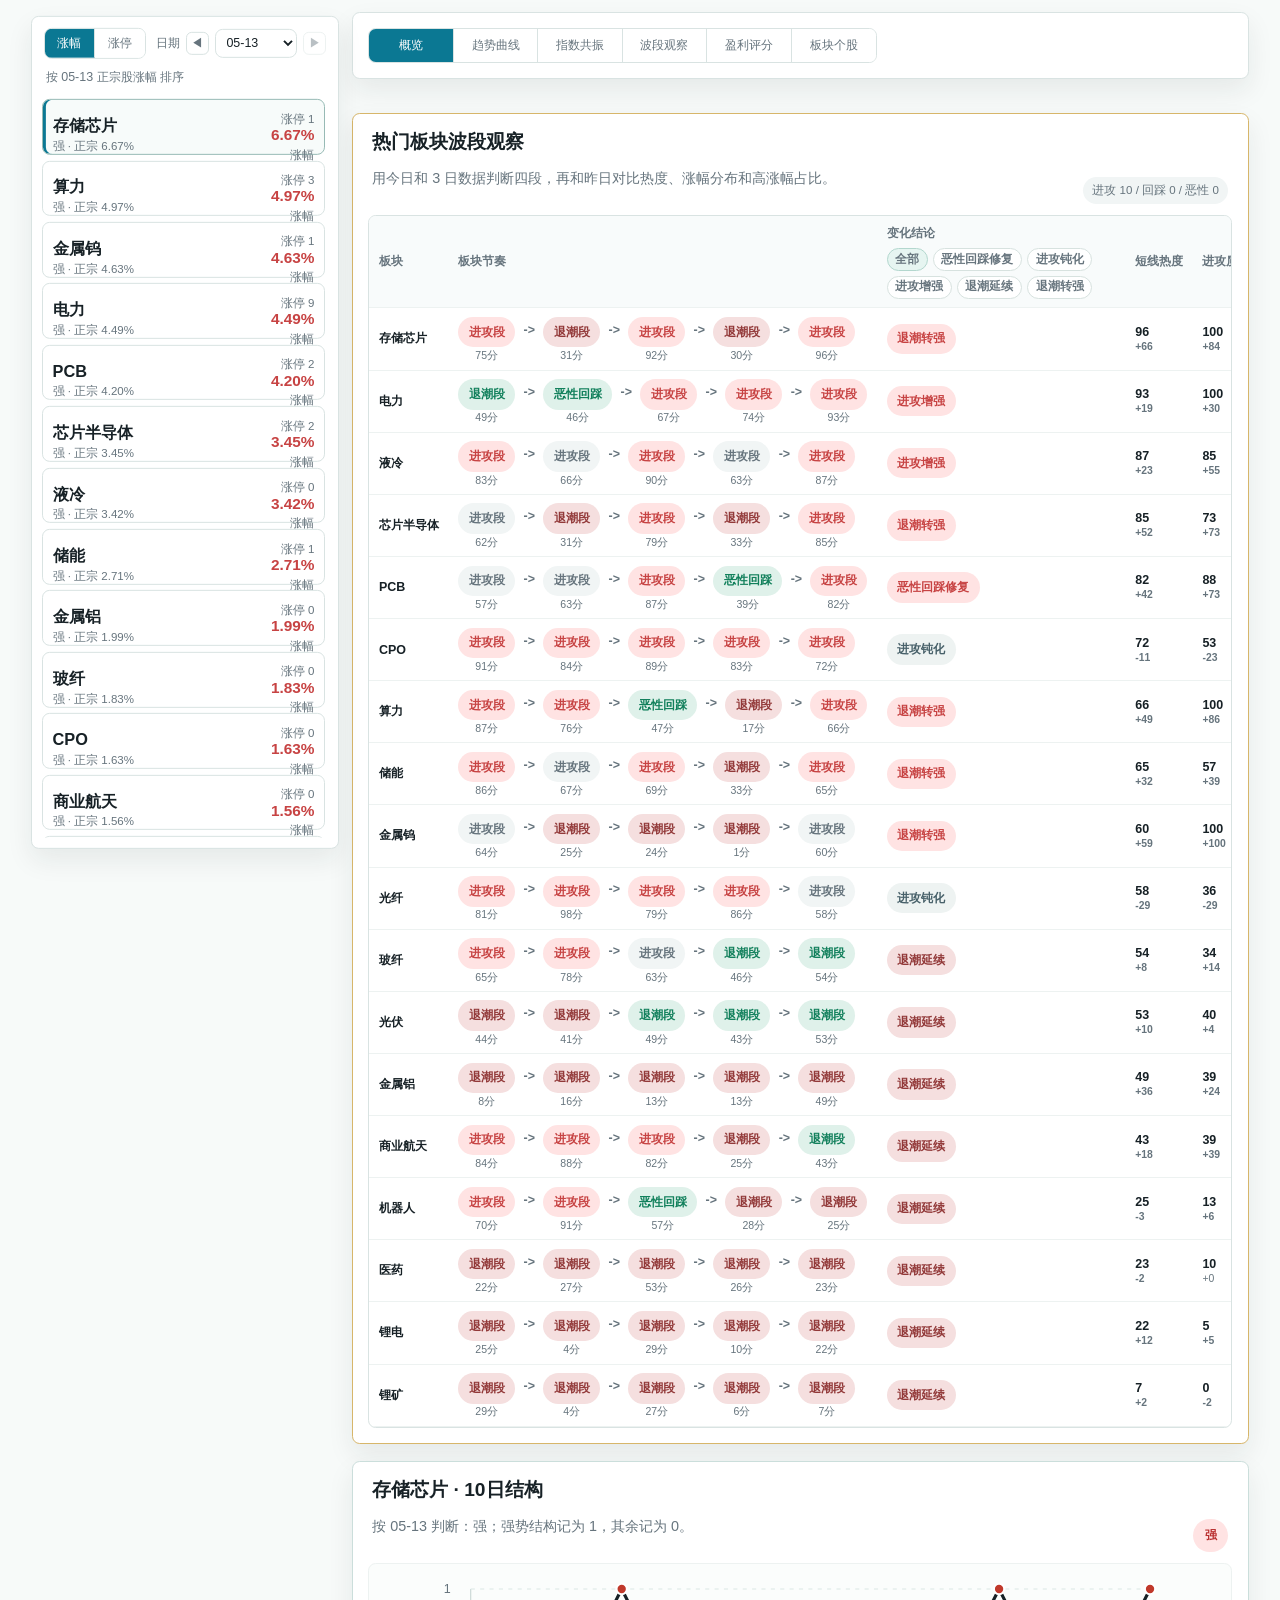
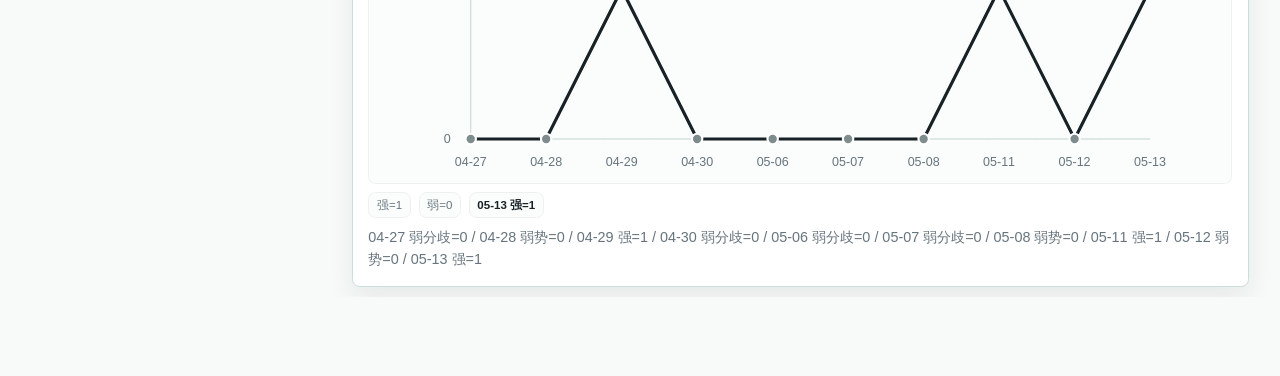
==== commit 4b2e0b10: "Add intraday radar automation and WeCom notifications" ====
--- a/web/custom.html
+++ b/web/custom.html
@@ -11,8 +11,8 @@
   </head>
   <body>
     <main id="app" class="app-shell"></main>
-    <script src="./custom.js?v=20260511-high-count-chart-v1"></script>
+    <script src="./custom.js?v=20260512-swap-overview"></script>
     <script src="./custom-resonance.js?v=20260427-mainline-resonance-v1"></script>
-    <script src="./custom-swing.js?v=20260511-stock-sort-v1"></script>
+    <script src="./custom-swing.js?v=20260512-show-all-boards"></script>
   </body>
 </html>
--- a/web/custom-swing.css
+++ b/web/custom-swing.css
@@ -185,14 +185,30 @@
 }
 
 .stage-flow {
-  min-width: 190px;
+  min-width: 330px;
 }
 
 .stage-arrow {
   display: inline-block;
-  margin: 0 7px;
+  margin: 0 5px;
   color: var(--muted);
   font-weight: 900;
+  vertical-align: top;
+  line-height: 28px;
+}
+
+.stage-step {
+  display: inline-flex;
+  flex-direction: column;
+  align-items: center;
+  gap: 3px;
+  vertical-align: top;
+}
+
+.stage-step small {
+  color: var(--muted);
+  font-size: 11px;
+  line-height: 1;
 }
 
 .overview-tools {
@@ -220,6 +236,47 @@
   gap: 8px;
 }
 
+.transition-filter-head {
+  align-items: flex-start;
+  flex-direction: column;
+  gap: 6px;
+}
+
+.transition-filter-pills {
+  display: flex;
+  flex-wrap: wrap;
+  gap: 5px;
+  max-width: 250px;
+}
+
+.transition-filter-pill {
+  border: 1px solid #d7e2df;
+  border-radius: 999px;
+  background: #ffffff;
+  color: var(--muted);
+  cursor: pointer;
+  font: inherit;
+  font-size: 12px;
+  font-weight: 800;
+  line-height: 1;
+  padding: 5px 8px;
+}
+
+.transition-filter-pill.active {
+  border-color: #b3d7ce;
+  background: #e6f5f1;
+  color: var(--accent);
+}
+
+.transition-badge-filter {
+  border: 0;
+  cursor: pointer;
+}
+
+.transition-badge-filter.active {
+  box-shadow: 0 0 0 2px rgba(22, 126, 107, 0.22);
+}
+
 .column-filter .overview-filter {
   min-height: 28px;
   max-width: 128px;
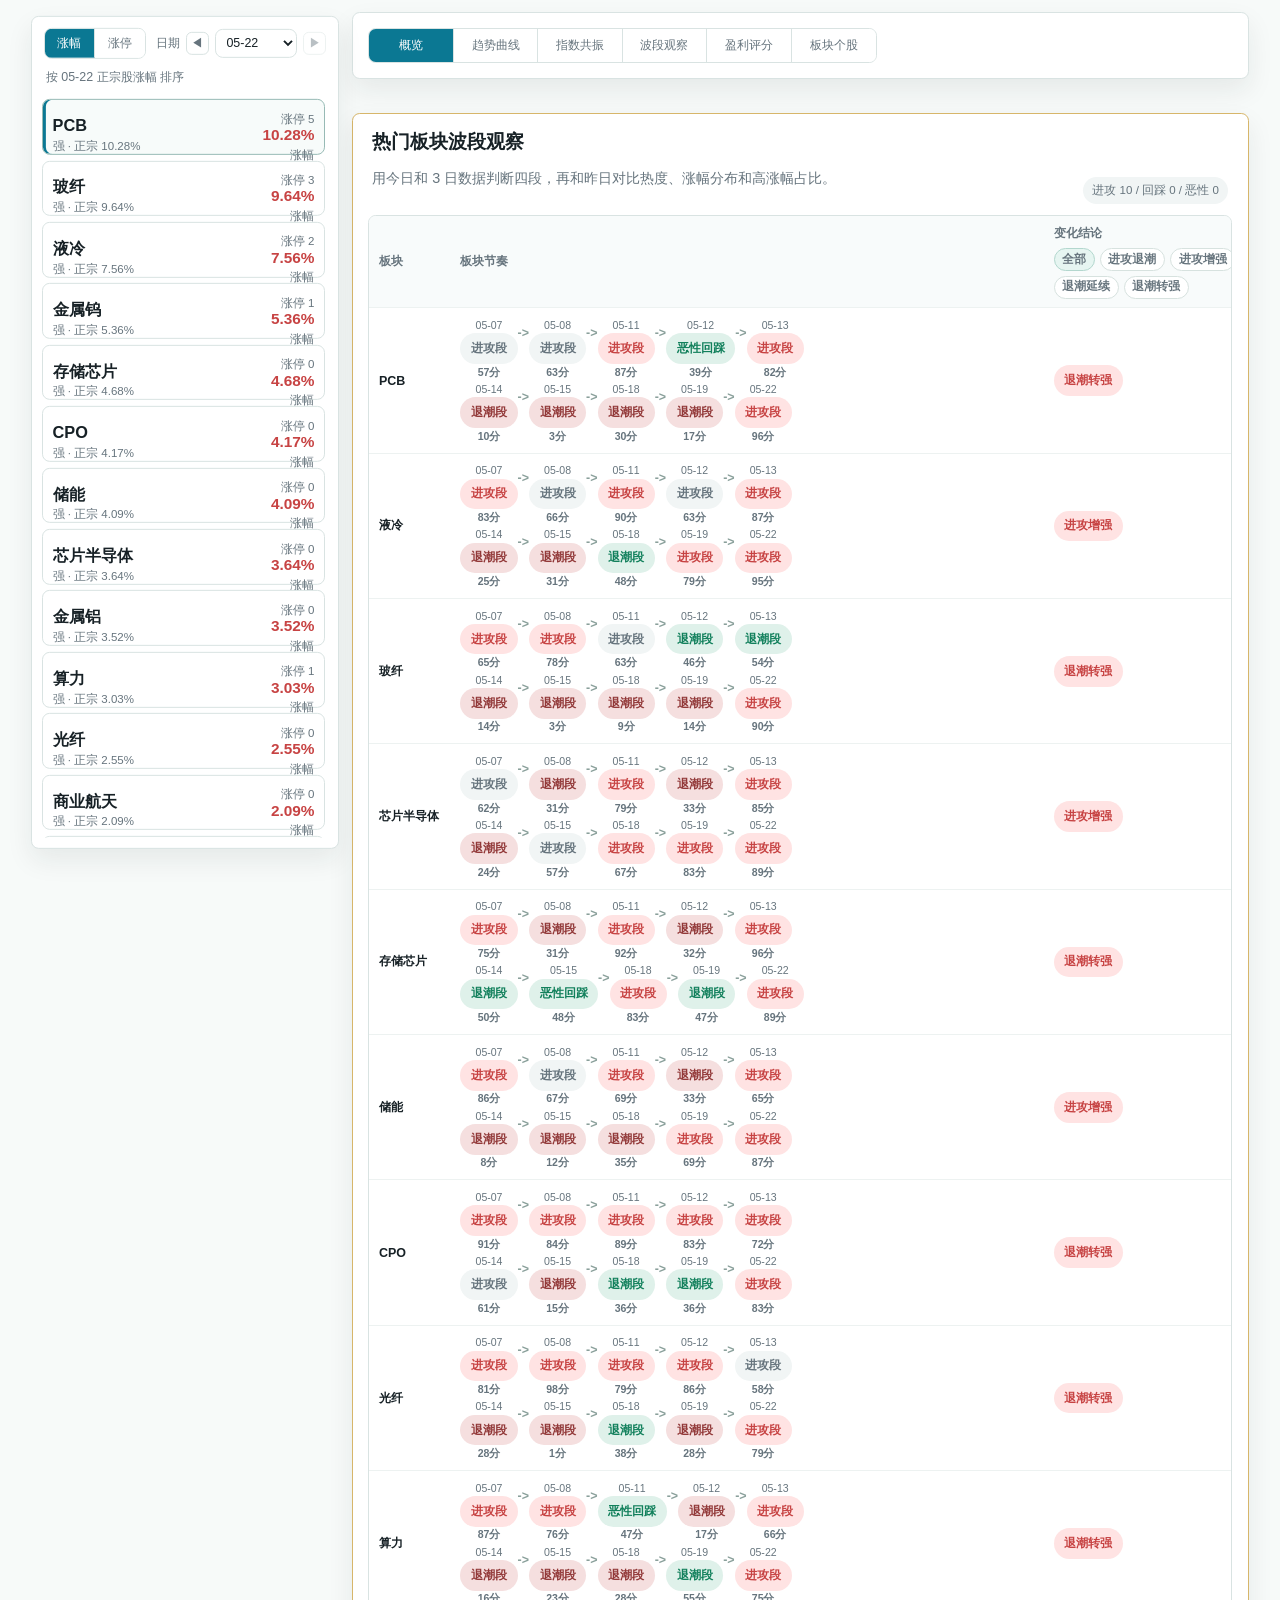
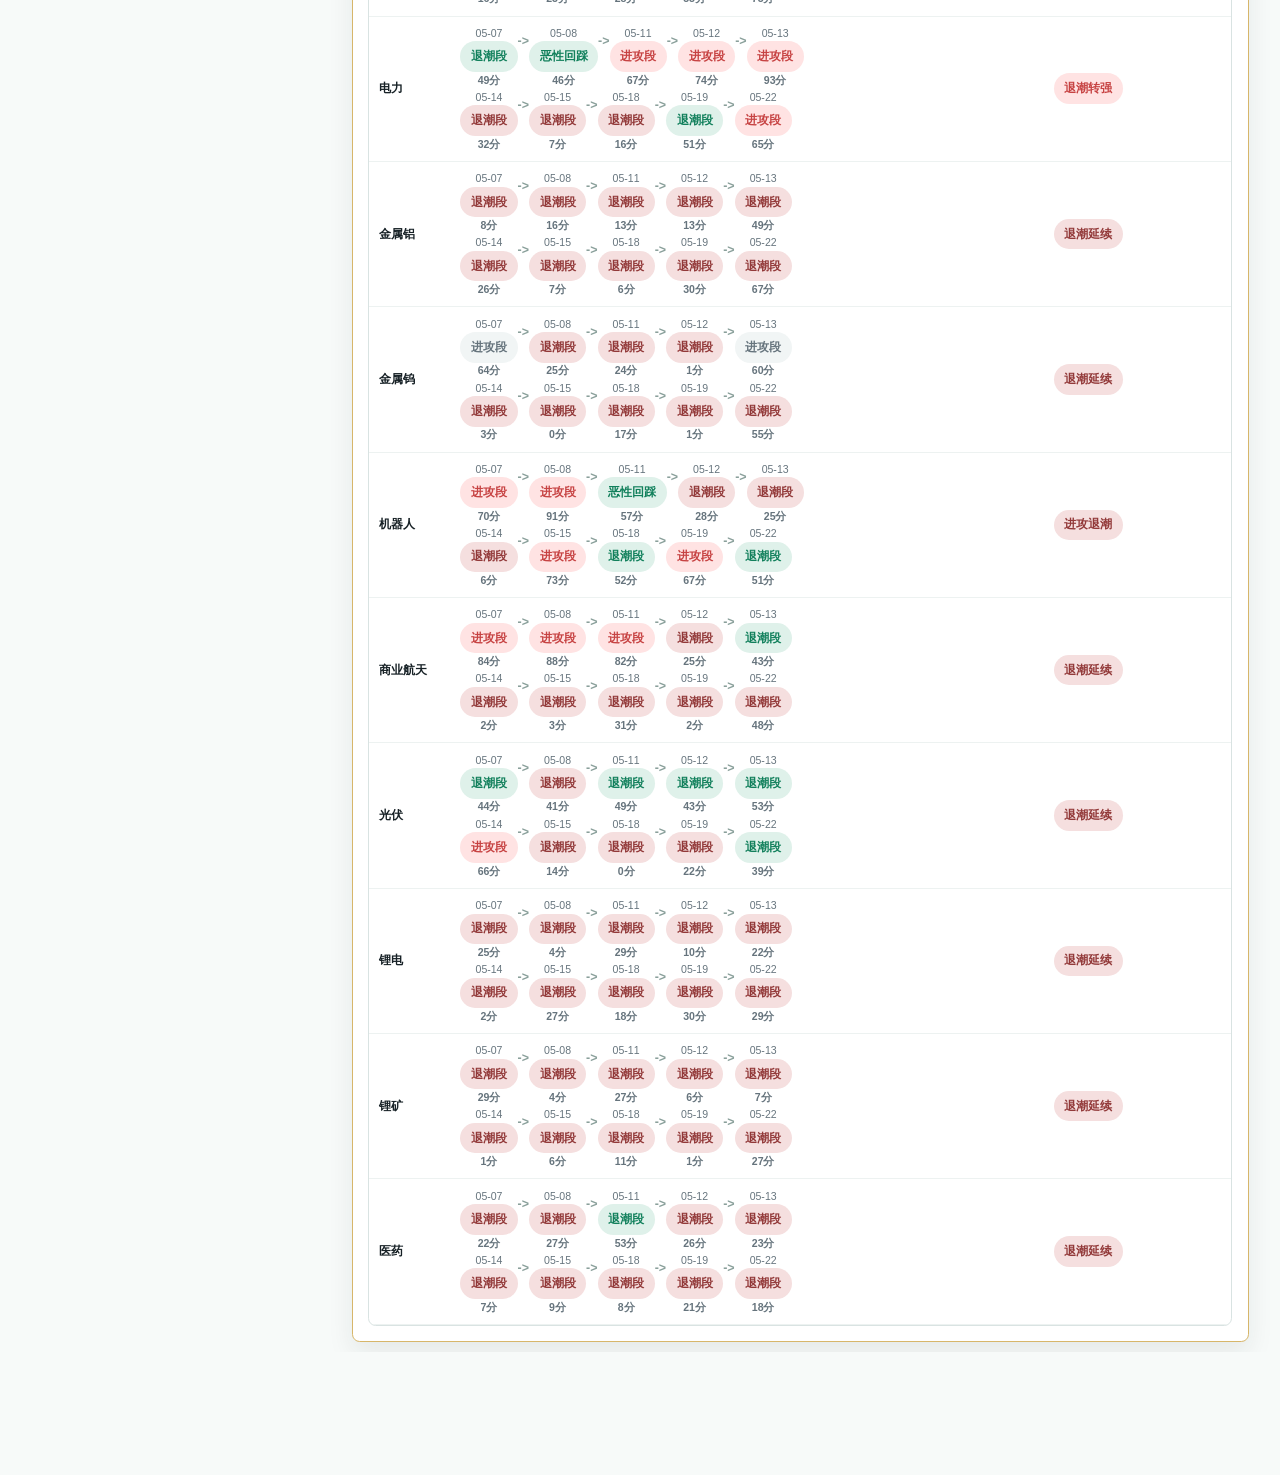
==== commit 6c96b7da: "Update dashboard data and UI" ====
--- a/web/custom.html
+++ b/web/custom.html
@@ -5,14 +5,14 @@
     <meta name="viewport" content="width=device-width, initial-scale=1">
     <title>自定义板块</title>
     <link rel="stylesheet" href="./custom.css?v=20260511-high-count-chart-v1">
-    <link rel="stylesheet" href="./custom-resonance.css?v=20260427-mainline-resonance-v1">
-    <link rel="stylesheet" href="./custom-swing.css?v=20260511-stock-sort-v1">
+    <link rel="stylesheet" href="./custom-swing.css?v=20260522-stage-flow-v1">
+    <link rel="stylesheet" href="./custom-resonance.css?v=20260522-resonance-volume-rise-v1">
     <link rel="stylesheet" href="./custom-hotfix.css?v=20260424-hotfix-v1">
   </head>
   <body>
     <main id="app" class="app-shell"></main>
-    <script src="./custom.js?v=20260512-swap-overview"></script>
-    <script src="./custom-resonance.js?v=20260427-mainline-resonance-v1"></script>
-    <script src="./custom-swing.js?v=20260512-show-all-boards"></script>
+    <script src="./custom.js?v=20260521-no-structure-v1"></script>
+    <script src="./custom-resonance.js?v=20260522-resonance-volume-rise-v1"></script>
+    <script src="./custom-swing.js?v=20260522-stage-flow-v1"></script>
   </body>
 </html>
--- a/web/custom.css
+++ b/web/custom.css
@@ -671,6 +671,26 @@
 .state-chip.watch {
   background: #eef3f2;
   color: #48616a;
+}
+
+.state-chip.traffic-red {
+  background: #fdeeee;
+  color: var(--red);
+}
+
+.state-chip.traffic-yellow {
+  background: #fff5cc;
+  color: #8b6500;
+}
+
+.state-chip.traffic-yellow-strong {
+  background: #edf5e7;
+  color: #4d7425;
+}
+
+.state-chip.traffic-green {
+  background: #eaf7ef;
+  color: #2c7a3f;
 }
 
 .core-strip {
--- a/web/custom-swing.css
+++ b/web/custom-swing.css
@@ -118,6 +118,30 @@
   color: #923939;
 }
 
+.swing-badge.traffic-red,
+.pool-score.traffic-red {
+  background: #fdeeee;
+  color: var(--red);
+}
+
+.swing-badge.traffic-yellow,
+.pool-score.traffic-yellow {
+  background: #fff5cc;
+  color: #8b6500;
+}
+
+.swing-badge.traffic-yellow-strong,
+.pool-score.traffic-yellow-strong {
+  background: #edf5e7;
+  color: #4d7425;
+}
+
+.swing-badge.traffic-green,
+.pool-score.traffic-green {
+  background: #eaf7ef;
+  color: #2c7a3f;
+}
+
 .swing-table-wrap {
   width: 100%;
   max-width: 100%;
@@ -169,7 +193,7 @@
 }
 
 .swing-overview-table table {
-  min-width: 1120px;
+  min-width: 1040px;
   font-size: 13px;
 }
 
@@ -185,16 +209,34 @@
 }
 
 .stage-flow {
-  min-width: 330px;
+  min-width: 600px;
+  max-width: 760px;
+  white-space: normal;
+}
+
+.stage-flow-track {
+  display: flex;
+  flex-direction: column;
+  gap: 7px;
+  padding: 3px 0;
+}
+
+.stage-flow-track::before {
+  content: none;
+}
+
+.stage-flow-row {
+  display: flex;
+  align-items: flex-start;
+  gap: 0;
 }
 
 .stage-arrow {
-  display: inline-block;
-  margin: 0 5px;
-  color: var(--muted);
+  color: #8aa09b;
+  font-size: 13px;
   font-weight: 900;
-  vertical-align: top;
   line-height: 28px;
+  margin: 0;
 }
 
 .stage-step {
@@ -202,13 +244,29 @@
   flex-direction: column;
   align-items: center;
   gap: 3px;
-  vertical-align: top;
+  min-width: 0;
+  padding: 0;
+  text-align: center;
 }
 
 .stage-step small {
   color: var(--muted);
   font-size: 11px;
   line-height: 1;
+}
+
+.stage-step .swing-badge {
+  min-width: 0;
+  white-space: nowrap;
+}
+
+.stage-date {
+  font-variant-numeric: tabular-nums;
+}
+
+.stage-score {
+  font-weight: 800;
+  text-align: right;
 }
 
 .overview-tools {
@@ -354,7 +412,7 @@
   }
 
   .swing-overview-table table {
-    min-width: 1040px;
+    min-width: 960px;
     font-size: 12px;
   }
 
--- a/web/custom-resonance.css
+++ b/web/custom-resonance.css
@@ -103,13 +103,274 @@
 }
 
 .resonance-table-wrap table {
-  min-width: 1120px;
+  min-width: 1240px;
 }
 
 .resonance-conclusion-cell {
   min-width: 220px;
   color: var(--muted);
   line-height: 1.45;
+}
+
+.resonance-matrix {
+  display: grid;
+  gap: 8px;
+}
+
+.resonance-matrix-head,
+.resonance-day-row {
+  display: grid;
+  grid-template-columns: 72px 150px minmax(0, 1fr);
+  gap: 12px;
+  align-items: start;
+}
+
+.resonance-matrix-head {
+  color: var(--muted);
+  font-size: 12px;
+  padding: 0 2px 2px;
+}
+
+.resonance-day-row {
+  min-height: 96px;
+  border: 1px solid #e1ebea;
+  border-radius: 8px;
+  background: #ffffff;
+  padding: 10px;
+}
+
+.resonance-date {
+  color: var(--ink);
+  font-weight: 800;
+  padding-top: 9px;
+}
+
+.resonance-index-bar-cell {
+  display: grid;
+  gap: 6px;
+  padding-top: 8px;
+}
+
+.resonance-index-bar-cell.volume-rise,
+.resonance-index-bar-cell.today-rise,
+.resonance-index-bar-cell.today {
+  border-left: 3px solid var(--red);
+  border-radius: 7px;
+  background: #fff2f0;
+  box-shadow: inset 0 0 0 1px #ffd1cc;
+  padding: 8px 8px 8px 10px;
+}
+
+.resonance-index-bar-cell.today {
+  border-left-color: #8aa09b;
+  background: #fbfdfc;
+  box-shadow: inset 0 0 0 1px #dce7e5;
+}
+
+.resonance-index-value {
+  display: flex;
+  align-items: center;
+  gap: 6px;
+  min-width: 0;
+}
+
+.resonance-index-bar-cell strong {
+  font-size: 14px;
+  line-height: 1;
+}
+
+.resonance-index-special {
+  border: 1px solid #ffb8b1;
+  border-radius: 999px;
+  background: #fffaf9;
+  color: var(--red);
+  font-size: 11px;
+  font-weight: 900;
+  line-height: 1;
+  padding: 4px 7px;
+  white-space: nowrap;
+}
+
+.resonance-index-bar-track {
+  position: relative;
+  height: 9px;
+  border-radius: 999px;
+  overflow: hidden;
+  background: #eef3f2;
+}
+
+.resonance-index-bar {
+  position: absolute;
+  inset: 0 auto 0 0;
+  border-radius: inherit;
+}
+
+.resonance-index-bar.rise {
+  background: linear-gradient(90deg, #f5c6c6, var(--red));
+}
+
+.resonance-index-bar.volume-rise,
+.resonance-index-bar.today-rise {
+  background: linear-gradient(90deg, #ffb0a8, #e53935);
+}
+
+.resonance-index-bar.today {
+  background: linear-gradient(90deg, #d2e0dd, #8aa09b);
+}
+
+.resonance-index-bar.fall {
+  background: linear-gradient(90deg, #bfe7d7, var(--green));
+}
+
+.resonance-top-board-list {
+  display: grid;
+  grid-template-columns: repeat(auto-fit, minmax(116px, 1fr));
+  gap: 8px;
+  position: relative;
+}
+
+.resonance-matrix.has-link .resonance-top-board-list::before {
+  content: none;
+}
+
+.resonance-board-chip {
+  min-width: 0;
+  min-height: 44px;
+  border: 1px solid transparent;
+  border-radius: 8px;
+  color: var(--ink);
+  display: grid;
+  grid-template-columns: auto minmax(0, 1fr) auto;
+  gap: 5px;
+  align-items: center;
+  padding: 7px 8px;
+  text-align: left;
+  cursor: pointer;
+}
+
+.resonance-board-chip:hover {
+  filter: brightness(0.98);
+  border-color: #8fb6b1;
+}
+
+.resonance-board-chip.linked {
+  border-color: #ff4d4f;
+  box-shadow: inset 0 0 0 2px #ff4d4f;
+  opacity: 1;
+  transform: none;
+  z-index: 1;
+}
+
+.resonance-board-chip.linked.pinned {
+  position: relative;
+}
+
+.resonance-board-chip.linked::after {
+  content: none;
+}
+
+.resonance-board-chip.linked.pinned::before {
+  content: none;
+}
+
+.resonance-board-chip.outside-top {
+  border-style: dashed;
+  background: #ffffff;
+}
+
+.resonance-matrix.has-link .resonance-board-chip:not(.linked) {
+  opacity: 1;
+}
+
+.resonance-board-chip span,
+.resonance-board-chip em {
+  font-size: 12px;
+  font-style: normal;
+  font-weight: 800;
+}
+
+.resonance-board-chip strong {
+  min-width: 0;
+  overflow: hidden;
+  text-overflow: ellipsis;
+  white-space: nowrap;
+  font-size: 13px;
+}
+
+.resonance-board-chip.hot {
+  background: #f8cccc;
+  color: #9b2f2f;
+}
+
+.resonance-board-chip.warm {
+  background: #fde3c8;
+  color: #9a4b14;
+}
+
+.resonance-board-chip.watch {
+  background: #fff4c7;
+  color: #7f6108;
+}
+
+.resonance-board-chip.cool {
+  background: #dff1ea;
+  color: #0f684b;
+}
+
+.resonance-board-chip.cold,
+.resonance-empty-cell {
+  background: #eef3f2;
+  color: #48616a;
+}
+
+.resonance-empty-cell {
+  border-radius: 8px;
+  padding: 10px;
+  font-size: 13px;
+}
+
+.resonance-link-missing {
+  min-height: 44px;
+  border: 1px dashed #cfdcda;
+  border-radius: 8px;
+  background: #fbfdfc;
+  color: var(--muted);
+  display: grid;
+  place-items: center;
+  padding: 8px;
+  font-size: 12px;
+}
+
+.resonance-head-actions {
+  display: flex;
+  flex-wrap: wrap;
+  gap: 8px;
+  align-items: center;
+  justify-content: flex-end;
+}
+
+.resonance-linked-label {
+  border-radius: 999px;
+  background: #172126;
+  color: #ffffff;
+  padding: 6px 10px;
+  font-size: 12px;
+  font-weight: 800;
+}
+
+.resonance-clear-link {
+  height: 28px;
+  border: 1px solid var(--line);
+  border-radius: 999px;
+  background: #ffffff;
+  color: var(--muted);
+  padding: 0 10px;
+  cursor: pointer;
+}
+
+.resonance-clear-link:hover {
+  border-color: #91b9b4;
+  color: var(--ink);
 }
 
 @media (max-width: 900px) {
@@ -117,4 +378,18 @@
   .resonance-score-parts {
     grid-template-columns: 1fr;
   }
-}
+
+  .resonance-matrix-head {
+    display: none;
+  }
+
+  .resonance-day-row {
+    grid-template-columns: 56px minmax(0, 1fr);
+    min-height: 0;
+  }
+
+  .resonance-top-board-list {
+    grid-column: 1 / -1;
+    grid-template-columns: repeat(2, minmax(0, 1fr));
+  }
+}
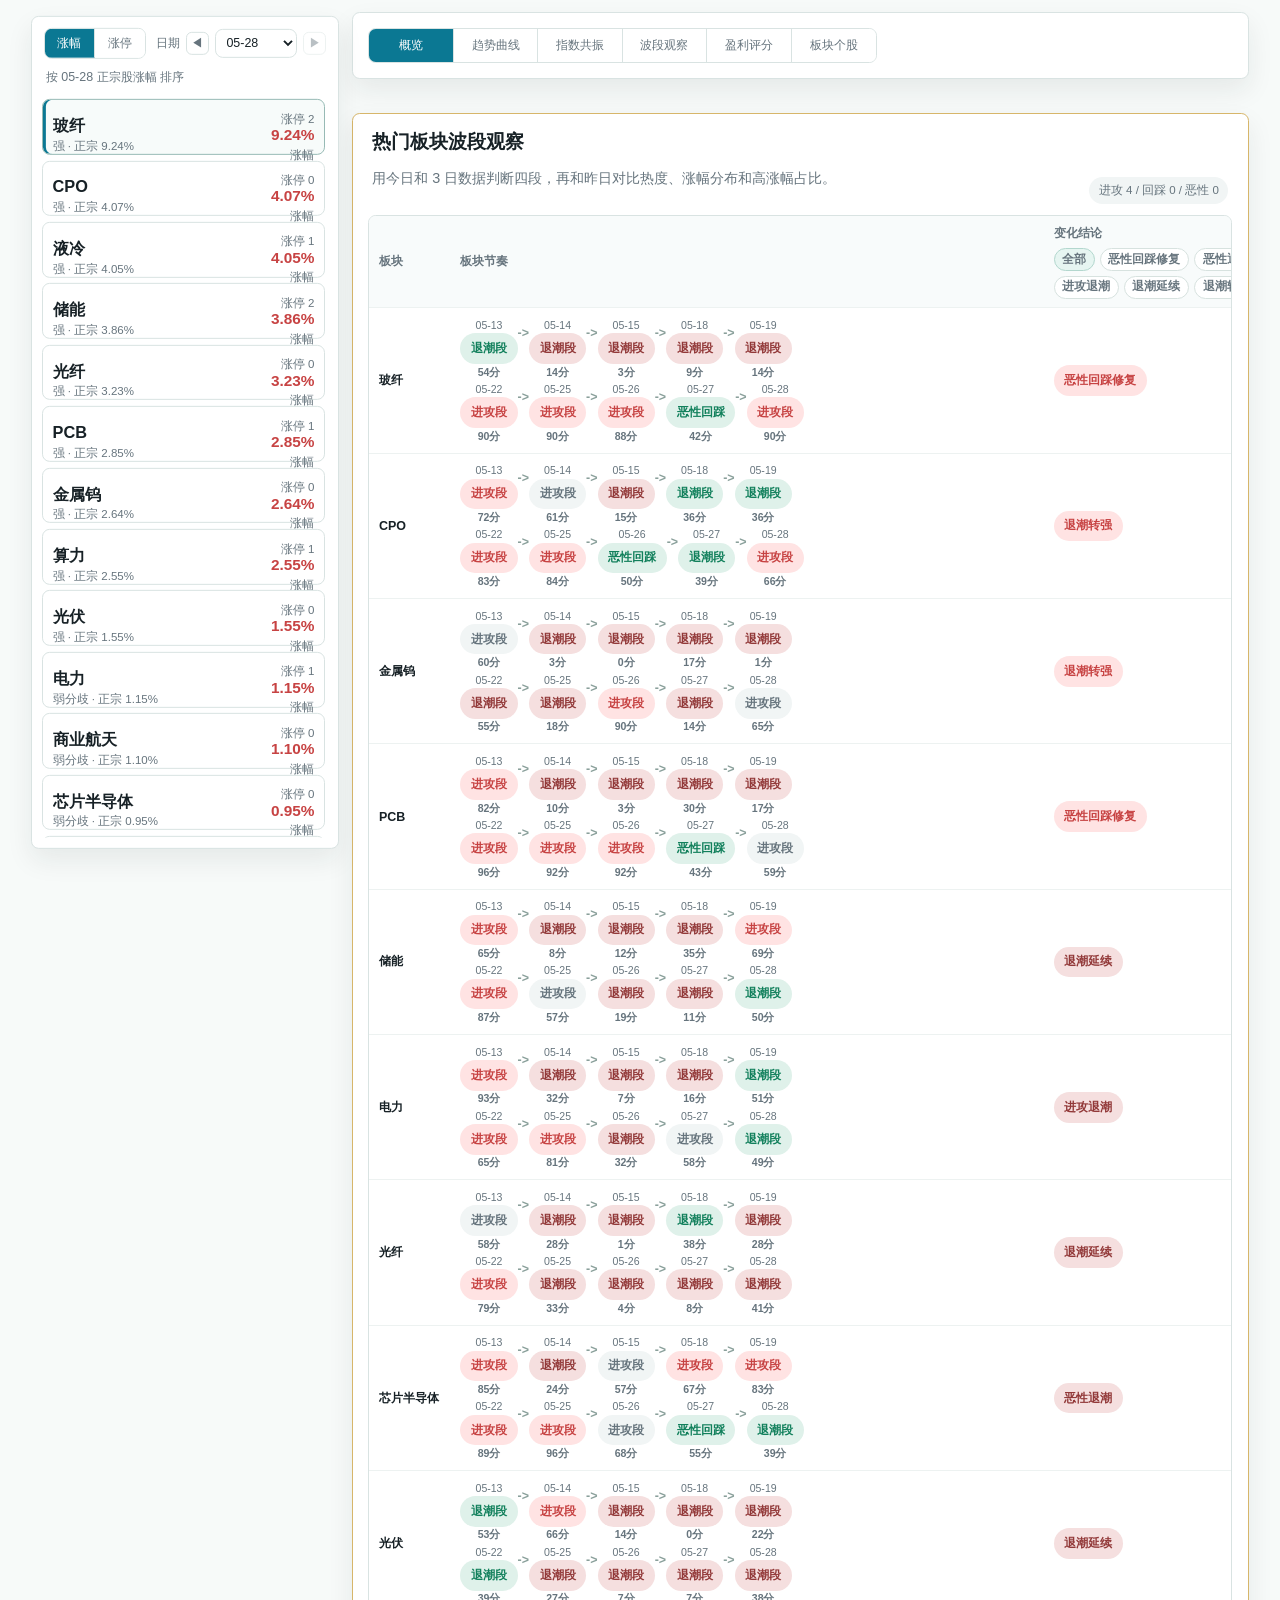
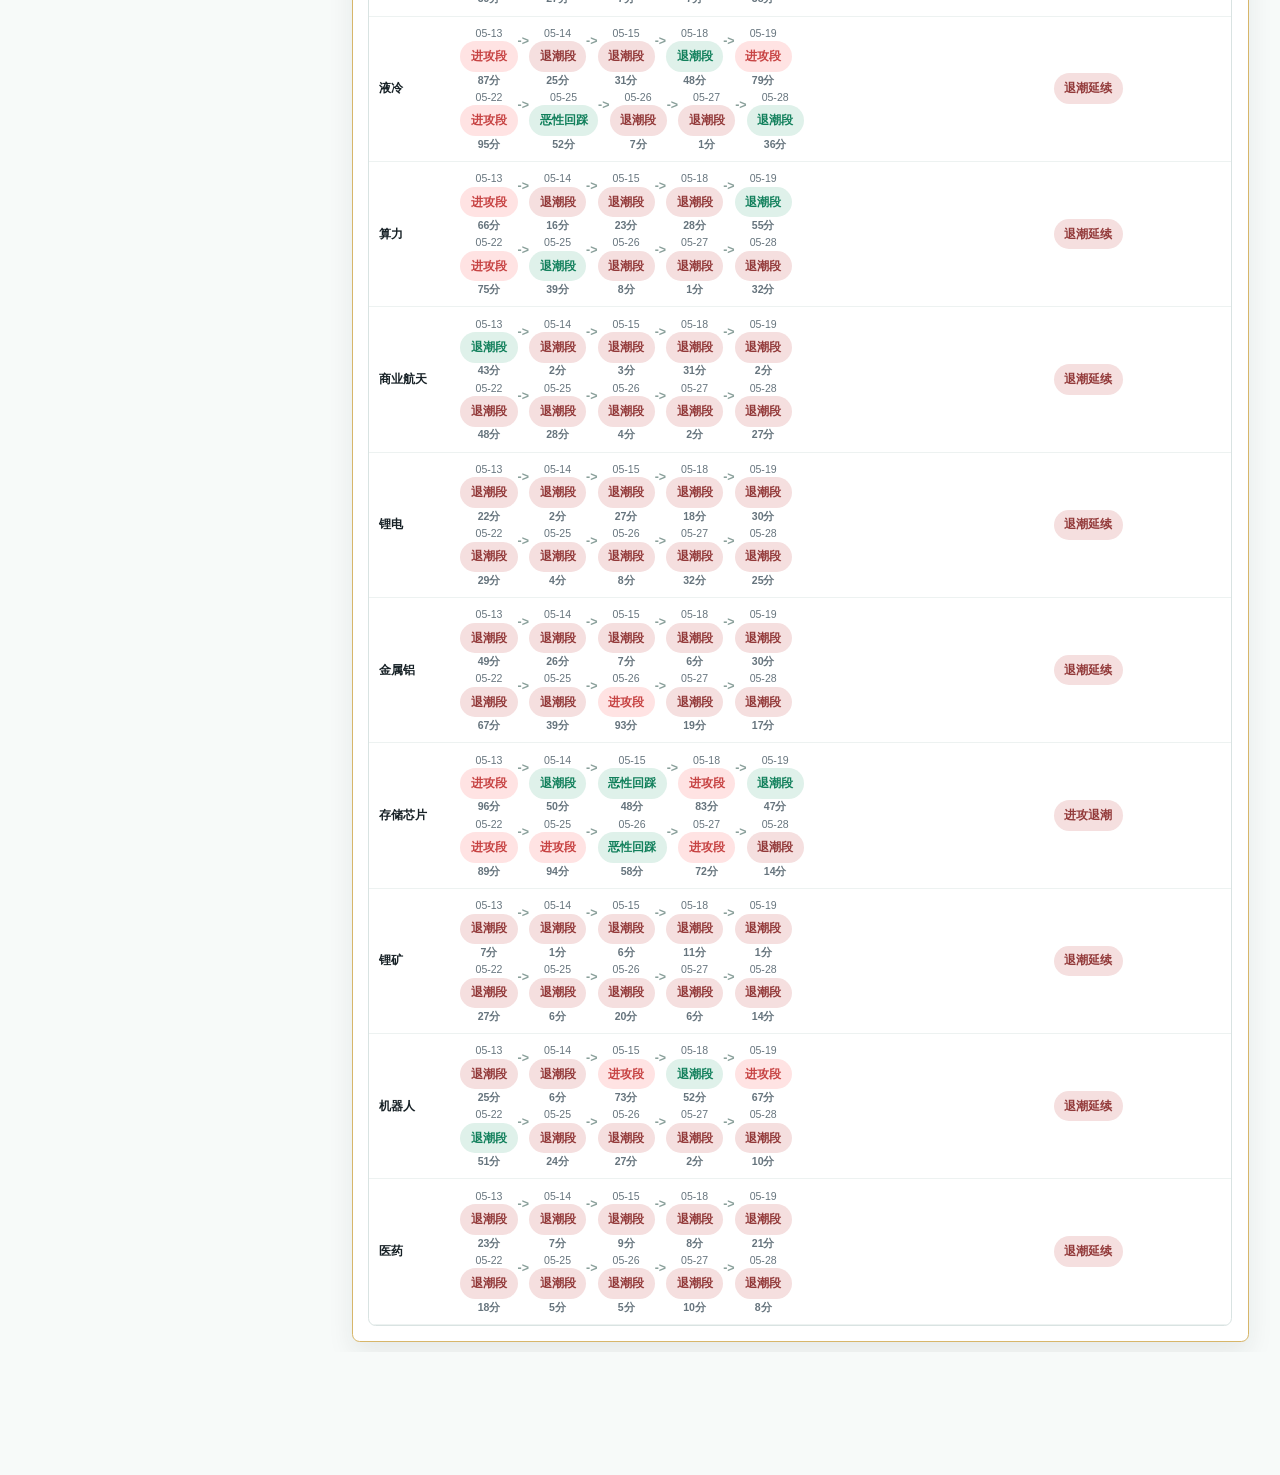
==== commit 0d4ae586: "Update dashboard data and trade records" ====
--- a/web/custom.html
+++ b/web/custom.html
@@ -6,13 +6,13 @@
     <title>自定义板块</title>
     <link rel="stylesheet" href="./custom.css?v=20260511-high-count-chart-v1">
     <link rel="stylesheet" href="./custom-swing.css?v=20260522-stage-flow-v1">
-    <link rel="stylesheet" href="./custom-resonance.css?v=20260522-resonance-volume-rise-v1">
+    <link rel="stylesheet" href="./custom-resonance.css?v=20260527-market-notes-v1">
     <link rel="stylesheet" href="./custom-hotfix.css?v=20260424-hotfix-v1">
   </head>
   <body>
     <main id="app" class="app-shell"></main>
     <script src="./custom.js?v=20260521-no-structure-v1"></script>
-    <script src="./custom-resonance.js?v=20260522-resonance-volume-rise-v1"></script>
+    <script src="./custom-resonance.js?v=20260527-market-notes-v1"></script>
     <script src="./custom-swing.js?v=20260522-stage-flow-v1"></script>
   </body>
 </html>
--- a/web/custom-resonance.css
+++ b/web/custom-resonance.css
@@ -191,6 +191,24 @@
   white-space: nowrap;
 }
 
+.resonance-index-notes {
+  display: flex;
+  flex-wrap: wrap;
+  gap: 5px;
+}
+
+.resonance-index-notes span {
+  border: 1px solid #d7e2e0;
+  border-radius: 999px;
+  background: #ffffff;
+  color: #3f565e;
+  font-size: 11px;
+  font-weight: 900;
+  line-height: 1;
+  padding: 4px 7px;
+  white-space: nowrap;
+}
+
 .resonance-index-bar-track {
   position: relative;
   height: 9px;
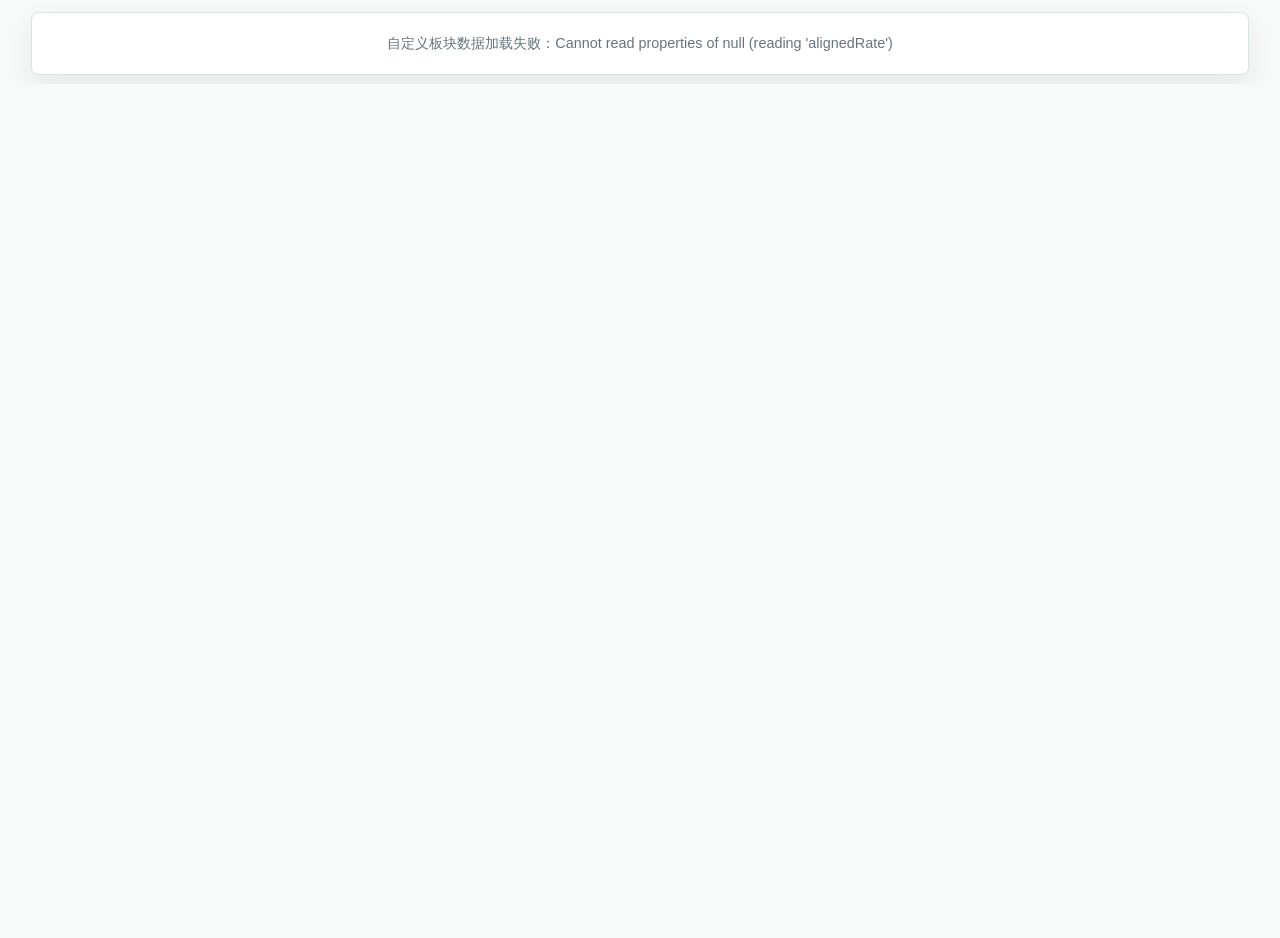
==== commit 19c6c4e0: "feat: CYB下探趋势统计展示收窄至最近15个交易日并补更09-01数据" ====
--- a/web/custom.html
+++ b/web/custom.html
@@ -4,14 +4,14 @@
     <meta charset="utf-8">
     <meta name="viewport" content="width=device-width, initial-scale=1">
     <title>自定义板块</title>
-    <link rel="stylesheet" href="./custom.css?v=20260511-high-count-chart-v1">
+    <link rel="stylesheet" href="./custom.css?v=20260810-trend-stats-columns-v3">
     <link rel="stylesheet" href="./custom-swing.css?v=20260522-stage-flow-v1">
     <link rel="stylesheet" href="./custom-resonance.css?v=20260527-market-notes-v1">
     <link rel="stylesheet" href="./custom-hotfix.css?v=20260424-hotfix-v1">
   </head>
   <body>
     <main id="app" class="app-shell"></main>
-    <script src="./custom.js?v=20260521-no-structure-v1"></script>
+    <script src="./custom.js?v=20260902-cyb-display-15d"></script>
     <script src="./custom-resonance.js?v=20260527-market-notes-v1"></script>
     <script src="./custom-swing.js?v=20260522-stage-flow-v1"></script>
   </body>
--- a/web/custom.css
+++ b/web/custom.css
@@ -361,6 +361,10 @@
 .board-button strong { display: block; overflow: hidden; text-overflow: ellipsis; white-space: nowrap; }
 .board-button strong { font-size: 17px; line-height: 1.16; }
 .board-button small { display: block; margin-top: 4px; color: var(--muted); font-size: 12px; }
+.board-button .board-fund-flow { margin-top: 3px; font-weight: 600; }
+.board-fund-flow.inflow { color: #d13c3c; }
+.board-fund-flow.outflow { color: #16835f; }
+.board-fund-flow.missing { color: var(--muted); font-weight: 400; }
 .board-score { text-align: right; }
 .board-score strong { font-size: 16px; }
 .board-score small { font-size: 12px; line-height: 1.25; }
@@ -854,6 +858,41 @@
   height: 280px;
 }
 
+.fund-flow-svg {
+  width: 100%;
+  height: 280px;
+}
+
+.fund-flow-chart-box {
+  min-height: 300px;
+}
+
+.fund-flow-bar {
+  opacity: 0.82;
+  transition: opacity 160ms ease, filter 160ms ease;
+}
+
+.fund-flow-bar.inflow { fill: var(--red); }
+.fund-flow-bar.outflow { fill: var(--green); }
+.fund-flow-bar.selected { opacity: 1; filter: drop-shadow(0 2px 3px rgba(24, 48, 54, 0.18)); }
+.fund-flow-bar:hover { opacity: 1; }
+
+.fund-flow-value {
+  font-size: 11px;
+  font-weight: 800;
+  paint-order: stroke;
+  stroke: #fff;
+  stroke-width: 3px;
+}
+
+.fund-flow-value.inflow {
+  fill: var(--red);
+}
+
+.fund-flow-value.outflow {
+  fill: var(--green);
+}
+
 .high-count-svg {
   width: 100%;
   height: 240px;
@@ -1245,6 +1284,78 @@
 
 .profit-table {
   min-width: 980px;
+}
+
+.full-a-turnover-table {
+  min-width: 520px;
+}
+
+.full-a-turnover-table th,
+.full-a-turnover-table td {
+  padding: 10px 12px;
+}
+
+.full-a-turnover-table th:first-child,
+.full-a-turnover-table td:first-child {
+  width: 36%;
+}
+
+.full-a-turnover-table th:nth-child(2),
+.full-a-turnover-table td:nth-child(2) {
+  width: 26%;
+}
+
+.full-a-turnover-table th:nth-child(3),
+.full-a-turnover-table td:nth-child(3),
+.full-a-turnover-table th:nth-child(4),
+.full-a-turnover-table td:nth-child(4) {
+  width: 19%;
+  white-space: nowrap;
+}
+
+.full-a-board-cell {
+  color: var(--muted);
+  max-width: 16em;
+  overflow: hidden;
+  text-overflow: ellipsis;
+  white-space: nowrap;
+}
+
+.full-a-new-row {
+  background: #fff1f1;
+  box-shadow: inset 3px 0 0 var(--red);
+}
+
+.full-a-new-row td {
+  border-bottom-color: #f3c9c9;
+}
+
+.full-a-new-row td:first-child strong {
+  color: var(--red);
+}
+
+.full-a-outside-row {
+  background: #fff7e8;
+  box-shadow: inset 3px 0 0 #d97706;
+}
+
+.full-a-outside-row td {
+  border-bottom-color: #efd3a5;
+}
+
+.full-a-status-badge {
+  display: inline-flex;
+  align-items: center;
+  min-height: 20px;
+  margin-left: 8px;
+  border-radius: 999px;
+  background: #ffe6bd;
+  color: #9a4d00;
+  font-size: 12px;
+  font-weight: 800;
+  line-height: 1;
+  padding: 4px 7px;
+  vertical-align: middle;
 }
 
 th, td {
@@ -1356,5 +1467,6 @@
   }
   .badges { justify-content: flex-start; }
   .stock-form { grid-template-columns: 1fr; }
-}
-
+  .full-a-turnover-table { min-width: 560px; }
+}
+
--- a/web/custom-swing.css
+++ b/web/custom-swing.css
@@ -193,8 +193,30 @@
 }
 
 .swing-overview-table table {
-  min-width: 1040px;
+  min-width: 780px;
+  table-layout: fixed;
   font-size: 13px;
+}
+
+.swing-overview-table th:nth-child(1),
+.swing-overview-table td:nth-child(1) {
+  width: 18%;
+}
+
+.swing-overview-table th:nth-child(2),
+.swing-overview-table td:nth-child(2) {
+  width: 48%;
+}
+
+.swing-overview-table th:nth-child(3),
+.swing-overview-table td:nth-child(3) {
+  width: 24%;
+}
+
+.swing-overview-table th:nth-child(4),
+.swing-overview-table td:nth-child(4) {
+  width: 10%;
+  text-align: right;
 }
 
 .swing-overview-table th,
@@ -209,15 +231,14 @@
 }
 
 .stage-flow {
-  min-width: 600px;
-  max-width: 760px;
+  min-width: 360px;
+  max-width: 520px;
   white-space: normal;
 }
 
 .stage-flow-track {
   display: flex;
-  flex-direction: column;
-  gap: 7px;
+  align-items: center;
   padding: 3px 0;
 }
 
@@ -227,8 +248,10 @@
 
 .stage-flow-row {
   display: flex;
-  align-items: flex-start;
+  align-items: center;
   gap: 0;
+  flex-wrap: nowrap;
+  min-width: 0;
 }
 
 .stage-arrow {
@@ -244,7 +267,8 @@
   flex-direction: column;
   align-items: center;
   gap: 3px;
-  min-width: 0;
+  flex: 0 1 70px;
+  min-width: 54px;
   padding: 0;
   text-align: center;
 }
@@ -347,6 +371,69 @@
   cursor: pointer;
 }
 
+.board-ranking-panel {
+  min-width: 0;
+  border-color: #cbdedb;
+}
+
+.board-ranking-table {
+  width: 100%;
+  overflow-x: auto;
+  overflow-y: hidden;
+  -webkit-overflow-scrolling: touch;
+}
+
+.board-ranking-table table {
+  min-width: 1080px;
+  font-size: 12px;
+  line-height: 1.22;
+}
+
+.board-ranking-table th,
+.board-ranking-table td {
+  padding: 6px 6px;
+  white-space: nowrap;
+  text-align: right;
+}
+
+.board-ranking-table th {
+  font-size: 11px;
+  letter-spacing: -0.1px;
+}
+
+.board-ranking-table td small,
+.board-ranking-table th small {
+  font-size: 10px;
+  line-height: 1.05;
+}
+
+.board-ranking-table th:first-child,
+.board-ranking-table td:first-child {
+  width: 34px;
+  padding-left: 4px;
+  padding-right: 4px;
+  text-align: center;
+}
+
+.board-ranking-table th:nth-child(2),
+.board-ranking-table td:nth-child(2) {
+  min-width: 82px;
+  text-align: left;
+}
+
+.board-ranking-table .text-link {
+  font-size: 12px;
+}
+
+.board-ranking-table .board-ranking-status {
+  padding: 2px 5px;
+  font-size: 10px;
+}
+
+.board-ranking-status {
+  padding: 6px 10px;
+}
+
 .swing-intraday-block {
   margin-top: 16px;
 }
@@ -412,7 +499,7 @@
   }
 
   .swing-overview-table table {
-    min-width: 960px;
+    min-width: 740px;
     font-size: 12px;
   }
 
@@ -432,4 +519,9 @@
     flex-direction: column;
     align-items: stretch;
   }
-}
+
+  .board-ranking-table table {
+    min-width: 1040px;
+    font-size: 11px;
+  }
+}
--- a/web/custom-resonance.css
+++ b/web/custom-resonance.css
@@ -179,6 +179,25 @@
   line-height: 1;
 }
 
+.resonance-secondary-index-value {
+  display: flex;
+  align-items: center;
+  gap: 6px;
+  min-width: 0;
+  color: var(--muted);
+  font-size: 11px;
+  font-weight: 800;
+  line-height: 1;
+}
+
+.resonance-secondary-index-value span {
+  white-space: nowrap;
+}
+
+.resonance-secondary-index-value strong {
+  font-size: 12px;
+}
+
 .resonance-index-special {
   border: 1px solid #ffb8b1;
   border-radius: 999px;
